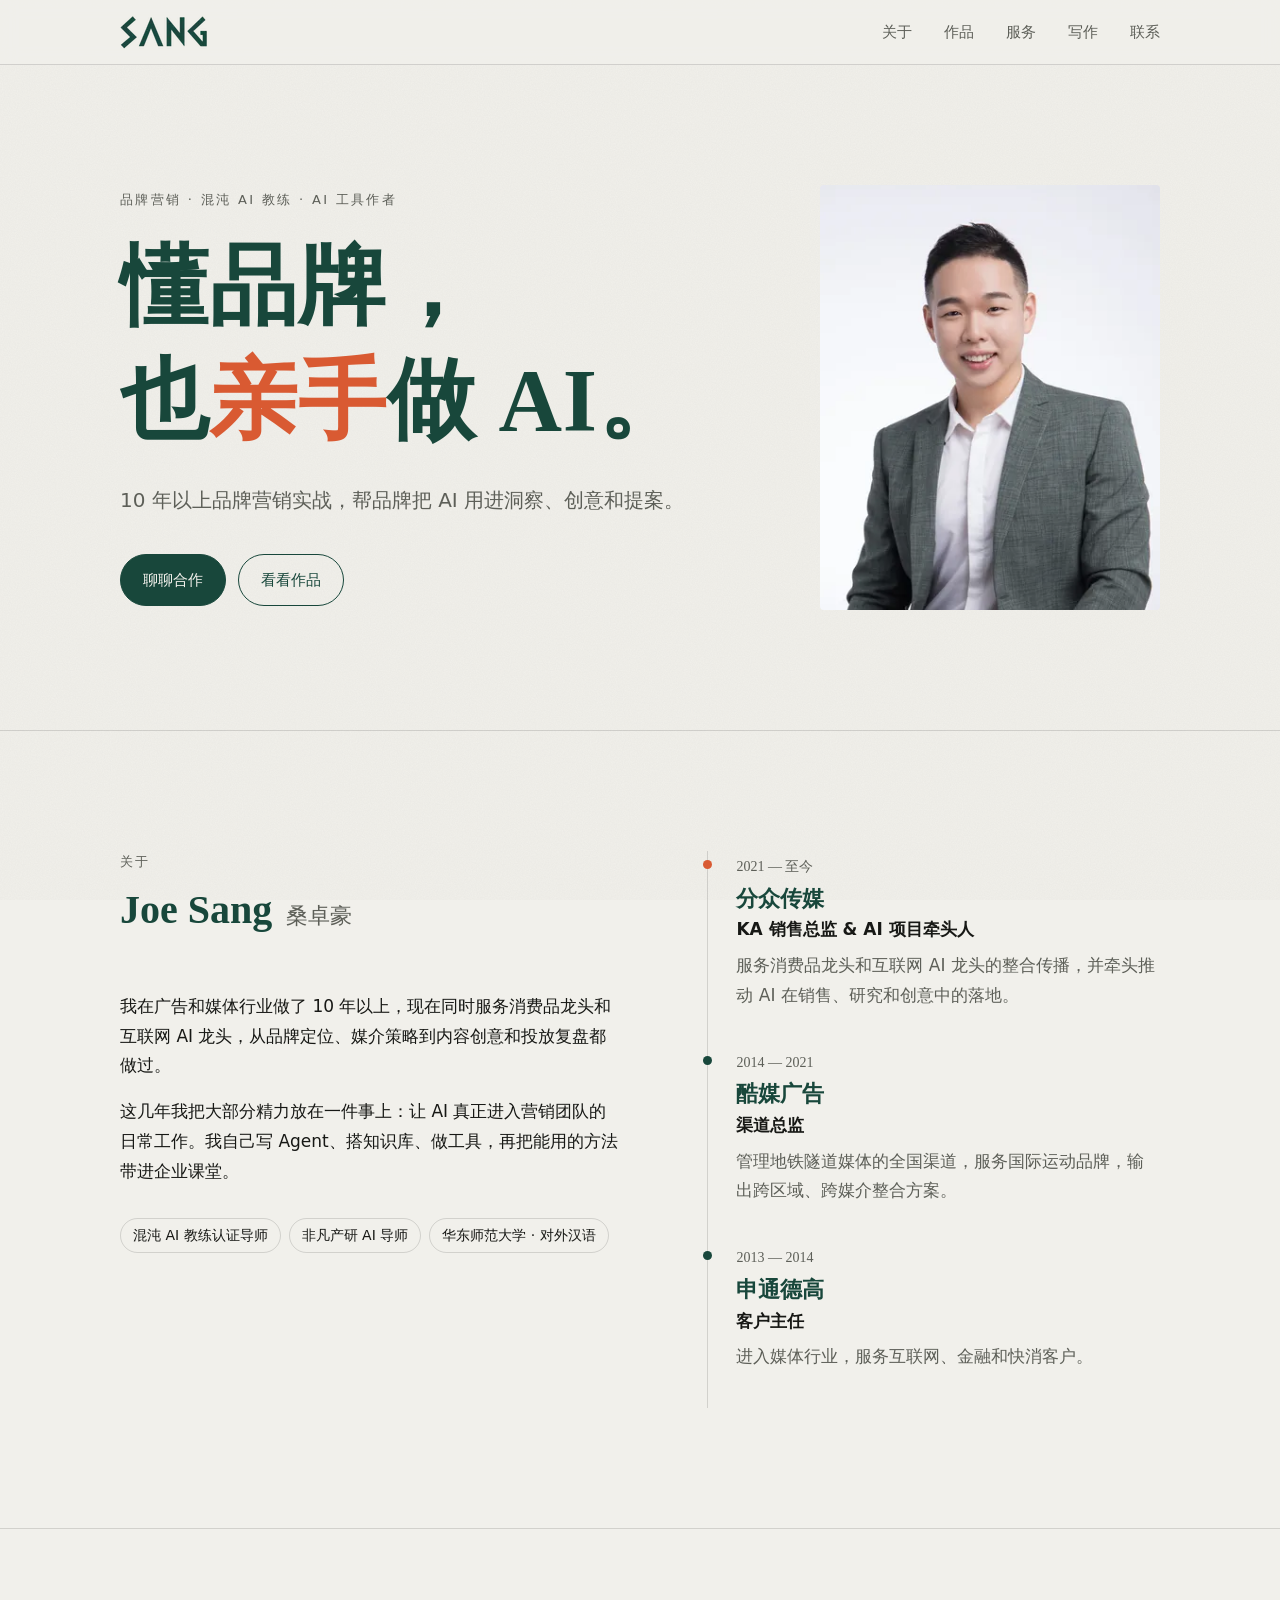
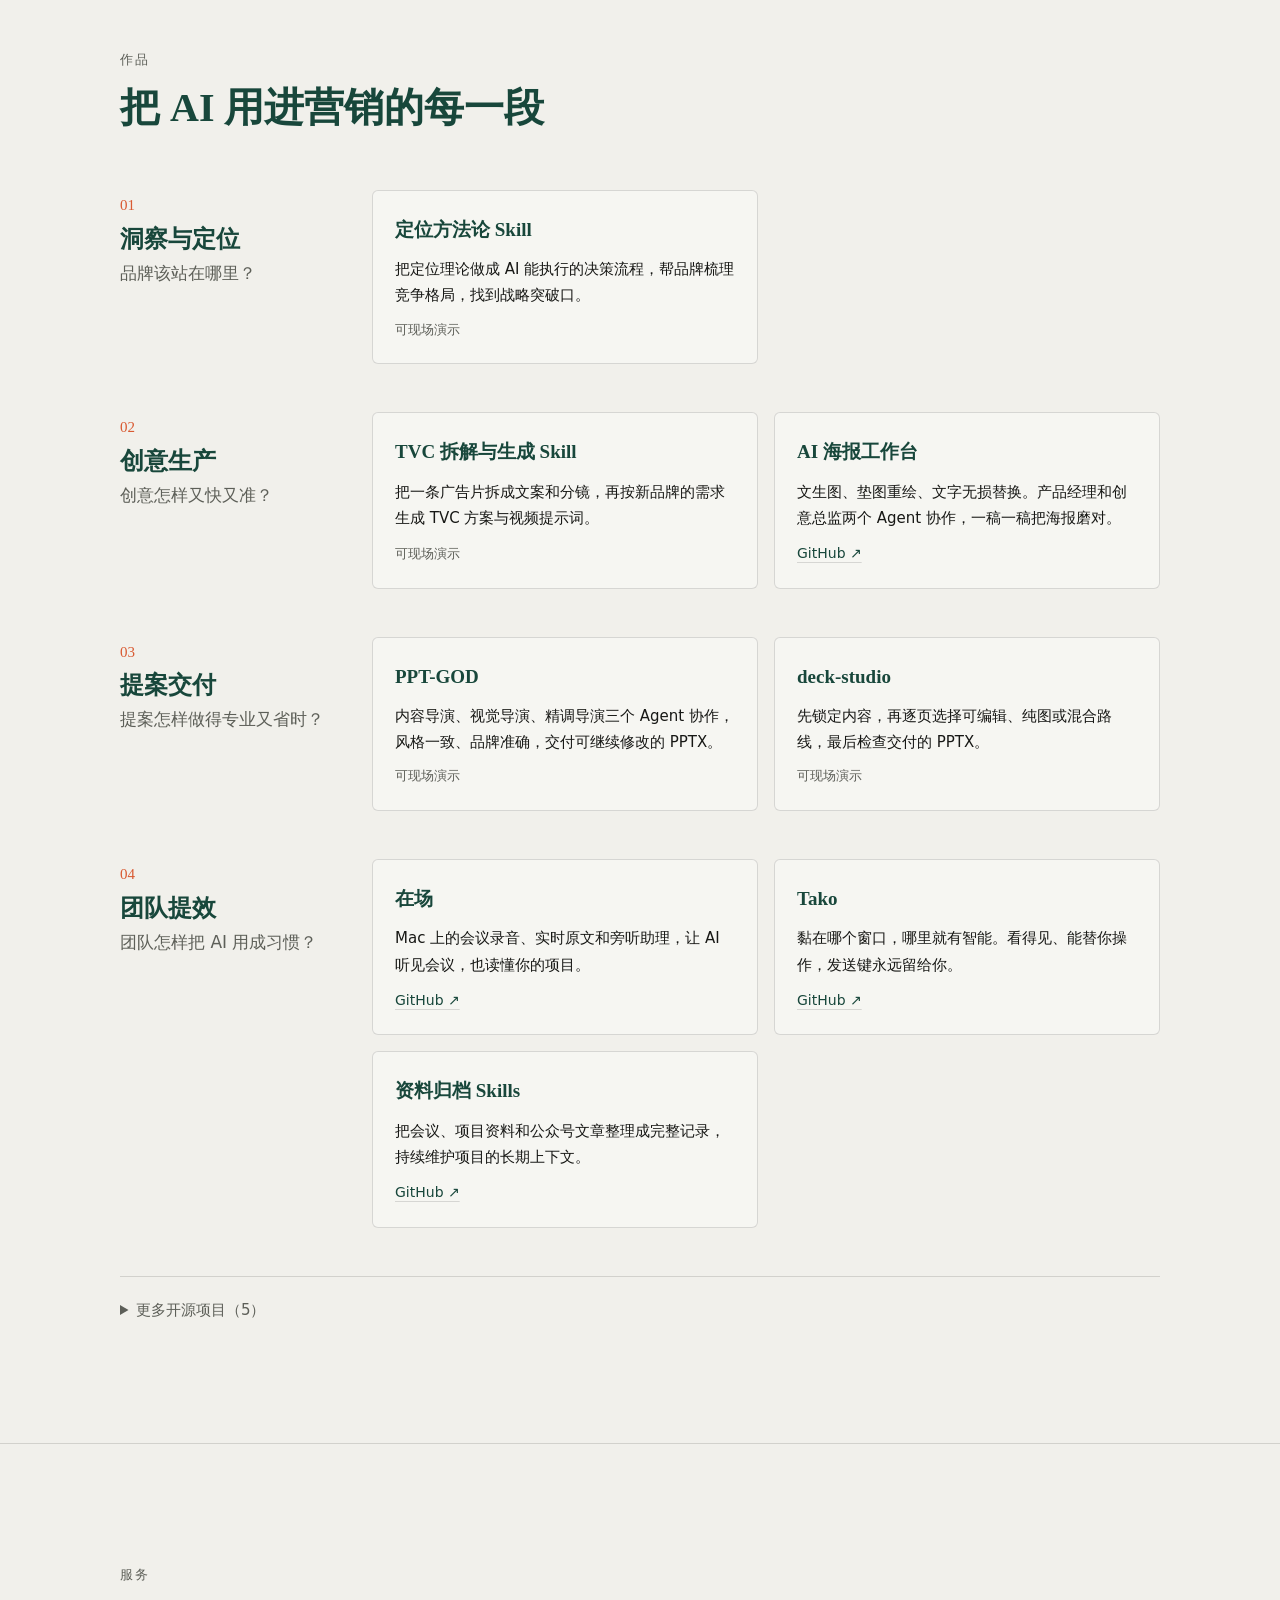
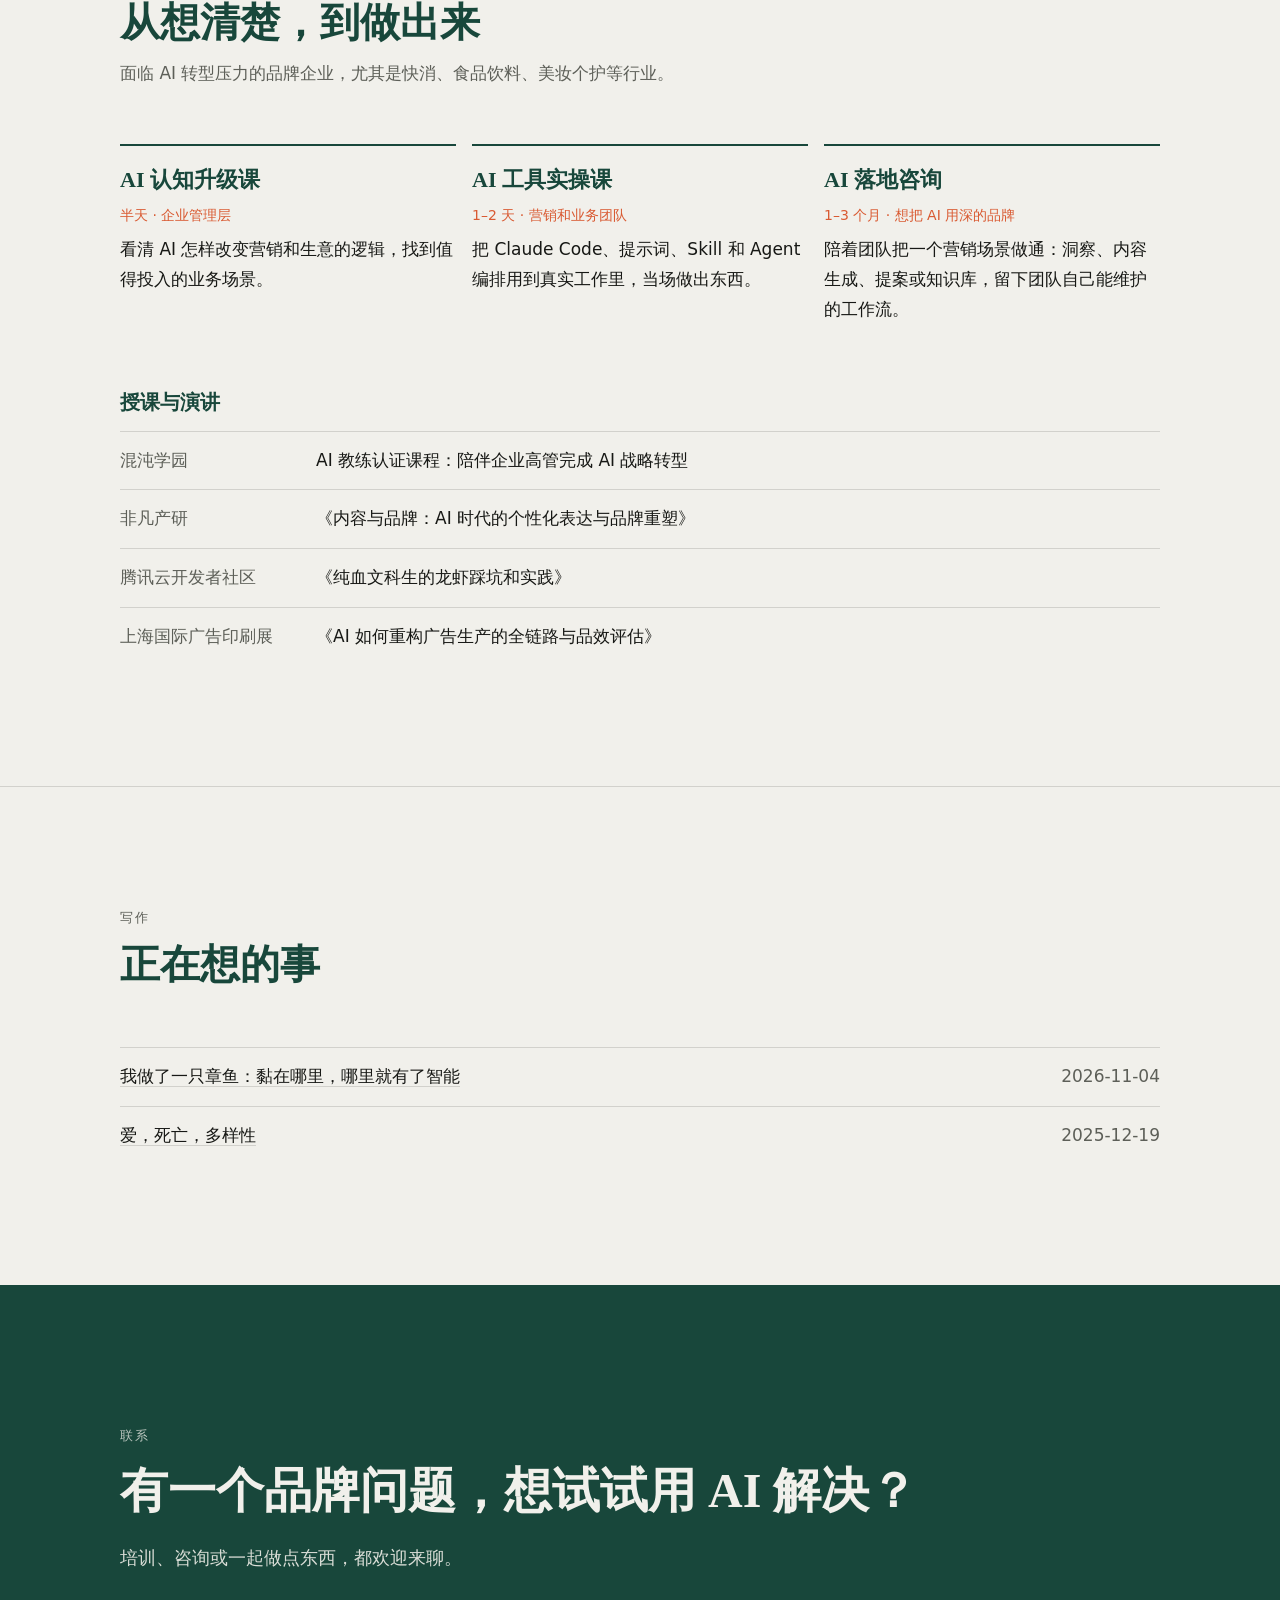
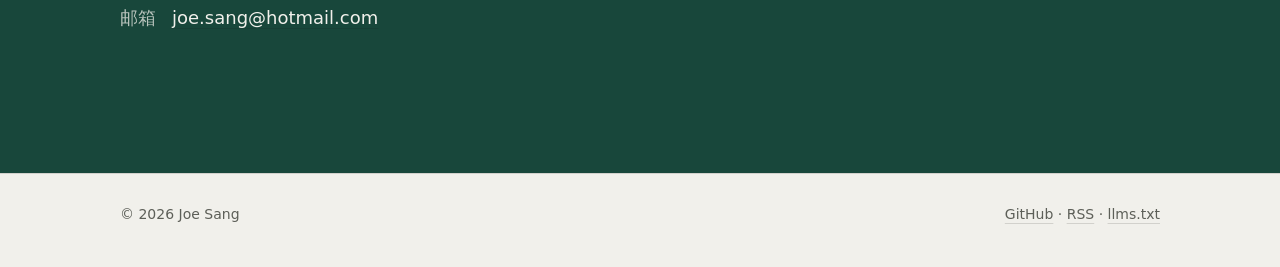
==== index.html @ bbfd16d0 "Deploy 2026-11-04 20:50" ====
<!DOCTYPE html><html lang="zh-CN" data-astro-cid-hkbrpulz><head><meta charset="utf-8"><meta name="viewport" content="width=device-width, initial-scale=1"><title>Joe Sang · 品牌营销加 AI</title><meta name="description" content="懂品牌，也亲手做 AI。10 年以上品牌营销实战，帮品牌把 AI 用进洞察、创意和提案。"><link rel="canonical" href="https://joesang.me/"><link rel="icon" type="image/svg+xml" href="/favicon.svg"><link rel="alternate" type="application/rss+xml" title="Joe Sang 的写作" href="/rss.xml"><meta property="og:type" content="website"><meta property="og:title" content="Joe Sang · 品牌营销加 AI"><meta property="og:description" content="懂品牌，也亲手做 AI。10 年以上品牌营销实战，帮品牌把 AI 用进洞察、创意和提案。"><meta property="og:url" content="https://joesang.me/"><meta name="theme-color" content="#f1f0eb" media="(prefers-color-scheme: light)"><meta name="theme-color" content="#18473b" media="(prefers-color-scheme: dark)"><script type="application/ld+json">{"@context":"https://schema.org","@type":"Person","name":"Joe Sang","alternateName":["桑卓豪","阿桑"],"url":"https://joesang.me","description":"懂品牌，也亲手做 AI。10 年以上品牌营销实战，帮品牌把 AI 用进洞察、创意和提案。","jobTitle":"品牌营销 / 混沌 AI 教练 / AI 工具作者","address":{"@type":"PostalAddress","addressLocality":"上海","addressCountry":"CN"},"alumniOf":"华东师范大学","email":"joe.sang@hotmail.com","sameAs":["https://github.com/JoeSangAI"]}</script><link rel="stylesheet" href="/_astro/Base.DpF6yTDf.css"><link rel="stylesheet" href="/_astro/index.B0xNcD8f.css"></head><body data-astro-cid-hkbrpulz><header class="top" data-astro-cid-hkbrpulz><div class="wrap bar" data-astro-cid-hkbrpulz><a href="/" class="logo" aria-label="Joe Sang 首页" data-astro-cid-hkbrpulz><img src="/_astro/logo-green.yFWQ-FWr_88ktL.webp" srcset="/_astro/logo-green.yFWQ-FWr_88ktL.webp 1x, /_astro/logo-green.yFWQ-FWr_Z246QQq.webp 2x" alt="SANG" loading="eager" data-astro-cid-hkbrpulz="true" decoding="async" width="88" height="33" class="logo-light"><img src="/_astro/logo-white.BiKAWpli_ZH6VNb.webp" srcset="/_astro/logo-white.BiKAWpli_ZH6VNb.webp 1x, /_astro/logo-white.BiKAWpli_2ojcUH.webp 2x" alt="SANG" loading="eager" data-astro-cid-hkbrpulz="true" decoding="async" width="88" height="33" class="logo-dark"></a><nav aria-label="主导航" data-astro-cid-hkbrpulz><a href="/#about" data-astro-cid-hkbrpulz>关于</a><a href="/#works" data-astro-cid-hkbrpulz>作品</a><a href="/#services" data-astro-cid-hkbrpulz>服务</a><a href="/writing/" data-astro-cid-hkbrpulz>写作</a><a href="/#contact" data-astro-cid-hkbrpulz>联系</a></nav></div></header><main data-astro-cid-hkbrpulz><section class="hero wrap" data-astro-cid-lcdefpme><div class="hero-text" data-astro-cid-lcdefpme><p class="eyebrow" data-astro-cid-lcdefpme>品牌营销 · 混沌 AI 教练 · AI 工具作者</p><h1 data-astro-cid-lcdefpme>懂品牌，<br data-astro-cid-lcdefpme>也<span class="accent" data-astro-cid-lcdefpme>亲手</span>做 AI。</h1><p class="sub" data-astro-cid-lcdefpme>10 年以上品牌营销实战，帮品牌把 AI 用进洞察、创意和提案。</p><div class="actions" data-astro-cid-lcdefpme><a class="btn primary" href="#contact" data-astro-cid-lcdefpme>聊聊合作</a><a class="btn" href="#works" data-astro-cid-lcdefpme>看看作品</a></div></div><figure class="portrait" data-astro-cid-lcdefpme><img src="/_astro/portrait.DXHfUsVn_Zqmm93.webp" srcset="/_astro/portrait.DXHfUsVn_tC24p.webp 360w, /_astro/portrait.DXHfUsVn_26LaIC.webp 720w" alt="Joe Sang 的半身照" sizes="(max-width: 760px) 60vw, 360px" loading="eager" data-astro-cid-lcdefpme="true" decoding="async" width="1743" height="2449"></figure></section><section id="about" class="section" data-astro-cid-lcdefpme><div class="wrap about" data-astro-cid-lcdefpme><div data-astro-cid-lcdefpme><div class="section-head" data-astro-cid-lcdefpme><p class="eyebrow" data-astro-cid-lcdefpme>关于</p><h2 data-astro-cid-lcdefpme>Joe Sang<span class="name-zh" data-astro-cid-lcdefpme>桑卓豪</span></h2></div><div class="bio" data-astro-cid-lcdefpme><p data-astro-cid-lcdefpme>我在广告和媒体行业做了 10 年以上，现在同时服务消费品龙头和互联网 AI 龙头，从品牌定位、媒介策略到内容创意和投放复盘都做过。</p><p data-astro-cid-lcdefpme>这几年我把大部分精力放在一件事上：让 AI 真正进入营销团队的日常工作。我自己写 Agent、搭知识库、做工具，再把能用的方法带进企业课堂。</p></div><ul class="creds" data-astro-cid-lcdefpme><li data-astro-cid-lcdefpme>混沌 AI 教练认证导师</li><li data-astro-cid-lcdefpme>非凡产研 AI 导师</li><li data-astro-cid-lcdefpme>华东师范大学 · 对外汉语</li></ul></div><ol class="timeline" aria-label="履历" data-astro-cid-lcdefpme><li data-astro-cid-lcdefpme><span class="period" data-astro-cid-lcdefpme>2021 — 至今</span><h3 data-astro-cid-lcdefpme>分众传媒</h3><p class="role" data-astro-cid-lcdefpme>KA 销售总监 &amp; AI 项目牵头人</p><p class="muted" data-astro-cid-lcdefpme>服务消费品龙头和互联网 AI 龙头的整合传播，并牵头推动 AI 在销售、研究和创意中的落地。</p></li><li data-astro-cid-lcdefpme><span class="period" data-astro-cid-lcdefpme>2014 — 2021</span><h3 data-astro-cid-lcdefpme>酷媒广告</h3><p class="role" data-astro-cid-lcdefpme>渠道总监</p><p class="muted" data-astro-cid-lcdefpme>管理地铁隧道媒体的全国渠道，服务国际运动品牌，输出跨区域、跨媒介整合方案。</p></li><li data-astro-cid-lcdefpme><span class="period" data-astro-cid-lcdefpme>2013 — 2014</span><h3 data-astro-cid-lcdefpme>申通德高</h3><p class="role" data-astro-cid-lcdefpme>客户主任</p><p class="muted" data-astro-cid-lcdefpme>进入媒体行业，服务互联网、金融和快消客户。</p></li></ol></div></section><section id="works" class="section" data-astro-cid-lcdefpme><div class="wrap" data-astro-cid-lcdefpme><div class="section-head" data-astro-cid-lcdefpme><p class="eyebrow" data-astro-cid-lcdefpme>作品</p><h2 data-astro-cid-lcdefpme>把 AI 用进营销的每一段</h2></div><div class="stages" data-astro-cid-lcdefpme><div class="stage" data-astro-cid-lcdefpme><div class="stage-head" data-astro-cid-lcdefpme><span class="num" data-astro-cid-lcdefpme>01</span><h3 data-astro-cid-lcdefpme>洞察与定位</h3><p class="muted" data-astro-cid-lcdefpme>品牌该站在哪里？</p></div><div class="cards" data-astro-cid-lcdefpme><article class="card" data-astro-cid-lcdefpme><h4 data-astro-cid-lcdefpme>定位方法论 Skill</h4><p data-astro-cid-lcdefpme>把定位理论做成 AI 能执行的决策流程，帮品牌梳理竞争格局，找到战略突破口。</p><span class="tag" data-astro-cid-lcdefpme>可现场演示</span></article></div></div><div class="stage" data-astro-cid-lcdefpme><div class="stage-head" data-astro-cid-lcdefpme><span class="num" data-astro-cid-lcdefpme>02</span><h3 data-astro-cid-lcdefpme>创意生产</h3><p class="muted" data-astro-cid-lcdefpme>创意怎样又快又准？</p></div><div class="cards" data-astro-cid-lcdefpme><article class="card" data-astro-cid-lcdefpme><h4 data-astro-cid-lcdefpme>TVC 拆解与生成 Skill</h4><p data-astro-cid-lcdefpme>把一条广告片拆成文案和分镜，再按新品牌的需求生成 TVC 方案与视频提示词。</p><span class="tag" data-astro-cid-lcdefpme>可现场演示</span></article><article class="card" data-astro-cid-lcdefpme><h4 data-astro-cid-lcdefpme>AI 海报工作台</h4><p data-astro-cid-lcdefpme>文生图、垫图重绘、文字无损替换。产品经理和创意总监两个 Agent 协作，一稿一稿把海报磨对。</p><a href="https://github.com/JoeSangAI/nano-banana-pic" class="link" data-astro-cid-lcdefpme>GitHub ↗</a></article></div></div><div class="stage" data-astro-cid-lcdefpme><div class="stage-head" data-astro-cid-lcdefpme><span class="num" data-astro-cid-lcdefpme>03</span><h3 data-astro-cid-lcdefpme>提案交付</h3><p class="muted" data-astro-cid-lcdefpme>提案怎样做得专业又省时？</p></div><div class="cards" data-astro-cid-lcdefpme><article class="card" data-astro-cid-lcdefpme><h4 data-astro-cid-lcdefpme>PPT-GOD</h4><p data-astro-cid-lcdefpme>内容导演、视觉导演、精调导演三个 Agent 协作，风格一致、品牌准确，交付可继续修改的 PPTX。</p><span class="tag" data-astro-cid-lcdefpme>可现场演示</span></article><article class="card" data-astro-cid-lcdefpme><h4 data-astro-cid-lcdefpme>deck-studio</h4><p data-astro-cid-lcdefpme>先锁定内容，再逐页选择可编辑、纯图或混合路线，最后检查交付的 PPTX。</p><span class="tag" data-astro-cid-lcdefpme>可现场演示</span></article></div></div><div class="stage" data-astro-cid-lcdefpme><div class="stage-head" data-astro-cid-lcdefpme><span class="num" data-astro-cid-lcdefpme>04</span><h3 data-astro-cid-lcdefpme>团队提效</h3><p class="muted" data-astro-cid-lcdefpme>团队怎样把 AI 用成习惯？</p></div><div class="cards" data-astro-cid-lcdefpme><article class="card" data-astro-cid-lcdefpme><h4 data-astro-cid-lcdefpme>在场</h4><p data-astro-cid-lcdefpme>Mac 上的会议录音、实时原文和旁听助理，让 AI 听见会议，也读懂你的项目。</p><a href="https://github.com/JoeSangAI/zaichang" class="link" data-astro-cid-lcdefpme>GitHub ↗</a></article><article class="card" data-astro-cid-lcdefpme><h4 data-astro-cid-lcdefpme>Tako</h4><p data-astro-cid-lcdefpme>黏在哪个窗口，哪里就有智能。看得见、能替你操作，发送键永远留给你。</p><a href="https://github.com/JoeSangAI/Tako" class="link" data-astro-cid-lcdefpme>GitHub ↗</a></article><article class="card" data-astro-cid-lcdefpme><h4 data-astro-cid-lcdefpme>资料归档 Skills</h4><p data-astro-cid-lcdefpme>把会议、项目资料和公众号文章整理成完整记录，持续维护项目的长期上下文。</p><a href="https://github.com/JoeSangAI/archive-project-meetings-general" class="link" data-astro-cid-lcdefpme>GitHub ↗</a></article></div></div></div><details class="more" data-astro-cid-lcdefpme><summary data-astro-cid-lcdefpme>更多开源项目（5）</summary><ul data-astro-cid-lcdefpme><li data-astro-cid-lcdefpme><a href="https://github.com/JoeSangAI/joesang.me" data-astro-cid-lcdefpme>joesang.me</a><span class="muted" data-astro-cid-lcdefpme>Joe Sang 的个人网站 · 懂品牌，也亲手做 AI</span></li><li data-astro-cid-lcdefpme><a href="https://github.com/JoeSangAI/archive-wechat-content" data-astro-cid-lcdefpme>archive-wechat-content</a><span class="muted" data-astro-cid-lcdefpme>Codex Skill：归档微信公众号文章与视频号内容，保存正文、媒体、元信息和逐字稿</span></li><li data-astro-cid-lcdefpme><a href="https://github.com/JoeSangAI/fudada-codex-pet" data-astro-cid-lcdefpme>fudada-codex-pet</a><span class="muted" data-astro-cid-lcdefpme>福哒哒：适配 Codex V2 的快乐柯基动画宠物，包含 16 个环视方向。</span></li><li data-astro-cid-lcdefpme><a href="https://github.com/JoeSangAI/nano-banana-ppt" data-astro-cid-lcdefpme>nano-banana-ppt</a><span class="muted" data-astro-cid-lcdefpme></span></li><li data-astro-cid-lcdefpme><a href="https://github.com/JoeSangAI/investsage" data-astro-cid-lcdefpme>investsage</a><span class="muted" data-astro-cid-lcdefpme>AI 投资分析助手 &amp; 投资播客 - 融合巴菲特、芒格、索罗斯等大师智慧</span></li></ul></details></div></section><section id="services" class="section" data-astro-cid-lcdefpme><div class="wrap" data-astro-cid-lcdefpme><div class="section-head" data-astro-cid-lcdefpme><p class="eyebrow" data-astro-cid-lcdefpme>服务</p><h2 data-astro-cid-lcdefpme>从想清楚，到做出来</h2><p class="muted" data-astro-cid-lcdefpme>面临 AI 转型压力的品牌企业，尤其是快消、食品饮料、美妆个护等行业。</p></div><div class="services" data-astro-cid-lcdefpme><article class="service" data-astro-cid-lcdefpme><h3 data-astro-cid-lcdefpme>AI 认知升级课</h3><p class="meta" data-astro-cid-lcdefpme>半天 · 企业管理层</p><p data-astro-cid-lcdefpme>看清 AI 怎样改变营销和生意的逻辑，找到值得投入的业务场景。</p></article><article class="service" data-astro-cid-lcdefpme><h3 data-astro-cid-lcdefpme>AI 工具实操课</h3><p class="meta" data-astro-cid-lcdefpme>1–2 天 · 营销和业务团队</p><p data-astro-cid-lcdefpme>把 Claude Code、提示词、Skill 和 Agent 编排用到真实工作里，当场做出东西。</p></article><article class="service" data-astro-cid-lcdefpme><h3 data-astro-cid-lcdefpme>AI 落地咨询</h3><p class="meta" data-astro-cid-lcdefpme>1–3 个月 · 想把 AI 用深的品牌</p><p data-astro-cid-lcdefpme>陪着团队把一个营销场景做通：洞察、内容生成、提案或知识库，留下团队自己能维护的工作流。</p></article></div><div class="talks" data-astro-cid-lcdefpme><h3 data-astro-cid-lcdefpme>授课与演讲</h3><ul data-astro-cid-lcdefpme><li data-astro-cid-lcdefpme><span class="host" data-astro-cid-lcdefpme>混沌学园</span><span data-astro-cid-lcdefpme>AI 教练认证课程：陪伴企业高管完成 AI 战略转型</span></li><li data-astro-cid-lcdefpme><span class="host" data-astro-cid-lcdefpme>非凡产研</span><span data-astro-cid-lcdefpme>《内容与品牌：AI 时代的个性化表达与品牌重塑》</span></li><li data-astro-cid-lcdefpme><span class="host" data-astro-cid-lcdefpme>腾讯云开发者社区</span><span data-astro-cid-lcdefpme>《纯血文科生的龙虾踩坑和实践》</span></li><li data-astro-cid-lcdefpme><span class="host" data-astro-cid-lcdefpme>上海国际广告印刷展</span><span data-astro-cid-lcdefpme>《AI 如何重构广告生产的全链路与品效评估》</span></li></ul></div></div></section><section id="writing" class="section" data-astro-cid-lcdefpme><div class="wrap" data-astro-cid-lcdefpme><div class="section-head" data-astro-cid-lcdefpme><p class="eyebrow" data-astro-cid-lcdefpme>写作</p><h2 data-astro-cid-lcdefpme>正在想的事</h2></div><ul class="posts" data-astro-cid-lcdefpme><li data-astro-cid-lcdefpme><a href="/writing/tako/" data-astro-cid-lcdefpme>我做了一只章鱼：黏在哪里，哪里就有了智能</a><time class="muted" datetime="2026-11-04T00:00:00.000Z" data-astro-cid-lcdefpme>2026-11-04</time></li><li data-astro-cid-lcdefpme><a href="/writing/love-death-diversity/" data-astro-cid-lcdefpme>爱，死亡，多样性</a><time class="muted" datetime="2025-12-19T00:00:00.000Z" data-astro-cid-lcdefpme>2025-12-19</time></li></ul></div></section><section id="contact" class="contact" data-astro-cid-lcdefpme><div class="wrap" data-astro-cid-lcdefpme><p class="eyebrow" data-astro-cid-lcdefpme>联系</p><h2 data-astro-cid-lcdefpme>有一个品牌问题，想试试用 AI 解决？</h2><p class="lead" data-astro-cid-lcdefpme>培训、咨询或一起做点东西，都欢迎来聊。</p><ul class="contact-list" data-astro-cid-lcdefpme><li data-astro-cid-lcdefpme><span data-astro-cid-lcdefpme>邮箱</span><a href="mailto:joe.sang@hotmail.com" data-astro-cid-lcdefpme>joe.sang@hotmail.com</a></li></ul></div></section></main><footer class="foot" data-astro-cid-hkbrpulz><div class="wrap foot-row" data-astro-cid-hkbrpulz><span data-astro-cid-hkbrpulz>© 2026 Joe Sang</span><span data-astro-cid-hkbrpulz><a href="https://github.com/JoeSangAI" data-astro-cid-hkbrpulz>GitHub</a> · <a href="/rss.xml" data-astro-cid-hkbrpulz>RSS</a> · <a href="/llms.txt" data-astro-cid-hkbrpulz>llms.txt</a></span></div></footer></body></html>
---- _astro/Base.DpF6yTDf.css ----
:root{--stone:#f1f0eb;--ink-green:#18473b;--ink:#171815;--cinnabar:#d95a32;--bg:var(--stone);--text:var(--ink);--muted:#5d5f58;--heading:var(--ink-green);--accent:var(--cinnabar);--line:#17181524;--card:#ffffff61;--grain-opacity:.07;--serif:"Noto Serif SC", "Source Han Serif SC", "Songti SC", "STSong", serif;--sans:"PingFang SC", "Noto Sans SC", "Source Han Sans SC", "Hiragino Sans GB", "Microsoft YaHei", system-ui, sans-serif;--latin-serif:"Iowan Old Style", "Palatino", "Georgia", serif;--max:1120px;--gutter:clamp(16px, 4vw, 40px);color-scheme:light}@media (prefers-color-scheme:dark){:root:not([data-theme=light]){--bg:#18473b;--text:#f1f0eb;--muted:#b9c4bd;--heading:#f1f0eb;--accent:#f0805a;--line:#f1f0eb2e;--card:#0000001f;--grain-opacity:.09;color-scheme:dark}}*{box-sizing:border-box}html{scroll-behavior:smooth;-webkit-text-size-adjust:100%}body{background-color:var(--bg);color:var(--text);font-family:var(--sans);-webkit-font-smoothing:antialiased;margin:0;font-size:17px;line-height:1.75}body:before{content:"";pointer-events:none;z-index:-1;opacity:var(--grain-opacity);background-image:url("data:image/svg+xml,%3Csvg xmlns='http://www.w3.org/2000/svg' width='240' height='240'%3E%3Cfilter id='n'%3E%3CfeTurbulence type='fractalNoise' baseFrequency='0.85' numOctaves='3' stitchTiles='stitch'/%3E%3CfeColorMatrix values='0 0 0 0 0.35 0 0 0 0 0.33 0 0 0 0 0.3 0 0 0 1 0'/%3E%3C/filter%3E%3Crect width='100%25' height='100%25' filter='url(%23n)'/%3E%3C/svg%3E");position:fixed;inset:0}h1,h2,h3{font-family:var(--serif);color:var(--heading);text-wrap:balance;margin:0;font-weight:700;line-height:1.3}p{margin:0}a{color:inherit;text-decoration-color:var(--line);text-underline-offset:4px}a:hover{text-decoration-color:currentColor}img{max-width:100%;height:auto;display:block}.wrap{max-width:var(--max);padding:0 var(--gutter);margin:0 auto}.section{border-top:1px solid var(--line);padding:clamp(64px,10vw,120px) 0}.section-head{gap:10px;margin-bottom:clamp(32px,5vw,56px);display:grid}.eyebrow{letter-spacing:.18em;color:var(--muted);font-size:13px}.section-head h2{font-size:clamp(28px,4vw,40px)}.muted{color:var(--muted)}.accent{color:var(--accent)}.btn{border:1px solid var(--heading);color:var(--heading);border-radius:999px;align-items:center;gap:8px;padding:12px 22px;font-size:15px;text-decoration:none;transition:background .2s,color .2s;display:inline-flex}.btn.primary,.btn:hover{background:var(--heading);color:var(--bg)}.btn:focus-visible,a:focus-visible{outline:2px solid var(--accent);outline-offset:3px}.prose{max-width:680px}.prose h2{margin:48px 0 16px;font-size:26px}.prose h3{margin:32px 0 12px;font-size:21px}.prose p,.prose ul,.prose ol,.prose blockquote{margin:0 0 20px}.prose blockquote{border-left:3px solid var(--accent);color:var(--muted);padding-left:16px}.prose code{background:var(--card);border-radius:4px;padding:2px 6px;font-size:.9em}.prose pre{background:var(--card);border-radius:8px;padding:16px;overflow-x:auto}.prose figure{margin:32px 0 36px}.prose figure img,.prose figure video{border:1px solid var(--line);background:var(--card);border-radius:10px;width:100%;height:auto;display:block}.prose figure a{display:block}.prose figure.plate img{mix-blend-mode:multiply;background:0 0;border:0;border-radius:0}.prose figure.plate.narrow{max-width:460px;margin-left:auto;margin-right:auto}@media (prefers-color-scheme:dark){:root:not([data-theme=light]) .prose figure.plate img{mix-blend-mode:normal}}.prose figcaption{color:var(--muted);margin-top:10px;font-size:14px;line-height:1.6}.top[data-astro-cid-hkbrpulz]{z-index:10;background:color-mix(in srgb, var(--bg) 88%, transparent);backdrop-filter:blur(8px);border-bottom:1px solid var(--line);position:sticky;top:0}.bar[data-astro-cid-hkbrpulz]{justify-content:space-between;align-items:center;gap:16px;height:64px;display:flex}.logo[data-astro-cid-hkbrpulz]{flex-shrink:0;display:block}.logo-dark[data-astro-cid-hkbrpulz]{display:none}@media (prefers-color-scheme:dark){.logo-light[data-astro-cid-hkbrpulz]{display:none}.logo-dark[data-astro-cid-hkbrpulz]{display:block}}nav[data-astro-cid-hkbrpulz]{gap:clamp(14px,3vw,32px);font-size:15px;display:flex}nav[data-astro-cid-hkbrpulz] a[data-astro-cid-hkbrpulz]{color:var(--muted);text-decoration:none}nav[data-astro-cid-hkbrpulz] a[data-astro-cid-hkbrpulz]:hover{color:var(--heading)}@media (width<=520px){.logo[data-astro-cid-hkbrpulz] img{width:64px}nav[data-astro-cid-hkbrpulz]{gap:12px;font-size:14px}}.foot[data-astro-cid-hkbrpulz]{border-top:1px solid var(--line);color:var(--muted);padding:28px 0 40px;font-size:14px}.foot-row[data-astro-cid-hkbrpulz]{flex-wrap:wrap;justify-content:space-between;gap:8px;display:flex}
---- _astro/index.B0xNcD8f.css ----
.hero[data-astro-cid-lcdefpme]{grid-template-columns:1fr auto;align-items:center;gap:clamp(32px,6vw,80px);padding-top:clamp(56px,10vw,120px);padding-bottom:clamp(64px,10vw,120px);display:grid}.hero[data-astro-cid-lcdefpme] h1[data-astro-cid-lcdefpme]{letter-spacing:.01em;margin:18px 0 24px;font-size:clamp(44px,7.5vw,88px)}.sub[data-astro-cid-lcdefpme]{color:var(--muted);max-width:30em;font-size:clamp(17px,2vw,20px)}.actions[data-astro-cid-lcdefpme]{flex-wrap:wrap;gap:12px;margin-top:36px;display:flex}.portrait[data-astro-cid-lcdefpme]{width:clamp(220px,28vw,340px);margin:0}.portrait[data-astro-cid-lcdefpme] img{aspect-ratio:4/5;object-fit:cover;object-position:50% 20%;filter:saturate(.9);border-radius:4px;width:100%}@media (width<=760px){.hero[data-astro-cid-lcdefpme]{grid-template-columns:1fr}.portrait[data-astro-cid-lcdefpme]{order:-1;width:160px}}.about[data-astro-cid-lcdefpme]{grid-template-columns:1.1fr 1fr;gap:clamp(40px,7vw,96px);display:grid}.name-zh[data-astro-cid-lcdefpme]{color:var(--muted);margin-left:14px;font-size:.55em;font-weight:500}.bio[data-astro-cid-lcdefpme]{gap:16px;display:grid}.creds[data-astro-cid-lcdefpme]{flex-wrap:wrap;gap:8px;margin:32px 0 0;padding:0;list-style:none;display:flex}.creds[data-astro-cid-lcdefpme] li[data-astro-cid-lcdefpme]{border:1px solid var(--line);border-radius:999px;padding:4px 12px;font-size:14px}.timeline[data-astro-cid-lcdefpme]{border-left:1px solid var(--line);margin:0;padding:0;list-style:none}.timeline[data-astro-cid-lcdefpme] li[data-astro-cid-lcdefpme]{padding:0 0 36px 28px;position:relative}.timeline[data-astro-cid-lcdefpme] li[data-astro-cid-lcdefpme]:before{content:"";background:var(--heading);border-radius:50%;width:9px;height:9px;position:absolute;top:9px;left:-5px}.timeline[data-astro-cid-lcdefpme] li[data-astro-cid-lcdefpme]:first-child:before{background:var(--accent)}.period[data-astro-cid-lcdefpme]{font-family:var(--latin-serif);color:var(--muted);font-size:14px}.timeline[data-astro-cid-lcdefpme] h3[data-astro-cid-lcdefpme]{margin:4px 0 2px;font-size:22px}.role[data-astro-cid-lcdefpme]{margin-bottom:6px;font-weight:600}@media (width<=760px){.about[data-astro-cid-lcdefpme]{grid-template-columns:1fr}}.stages[data-astro-cid-lcdefpme]{gap:48px;display:grid}.stage[data-astro-cid-lcdefpme]{grid-template-columns:220px 1fr;gap:32px;display:grid}.stage-head[data-astro-cid-lcdefpme] .num[data-astro-cid-lcdefpme]{font-family:var(--latin-serif);color:var(--accent);font-size:15px}.stage-head[data-astro-cid-lcdefpme] h3[data-astro-cid-lcdefpme]{margin:4px 0;font-size:24px}.cards[data-astro-cid-lcdefpme]{grid-template-columns:repeat(auto-fill,minmax(260px,1fr));gap:16px;display:grid}.card[data-astro-cid-lcdefpme]{background:var(--card);border:1px solid var(--line);border-radius:6px;flex-direction:column;gap:10px;padding:22px;display:flex}.card[data-astro-cid-lcdefpme] h4[data-astro-cid-lcdefpme]{font-family:var(--serif);color:var(--heading);margin:0;font-size:19px}.card[data-astro-cid-lcdefpme] p[data-astro-cid-lcdefpme]{flex:1;font-size:15px}.link[data-astro-cid-lcdefpme]{color:var(--heading);font-size:14px}.tag[data-astro-cid-lcdefpme]{color:var(--muted);font-size:13px}@media (width<=760px){.stage[data-astro-cid-lcdefpme]{grid-template-columns:1fr;gap:16px}}.more[data-astro-cid-lcdefpme]{border-top:1px solid var(--line);margin-top:48px;padding-top:20px}.more[data-astro-cid-lcdefpme] summary[data-astro-cid-lcdefpme]{cursor:pointer;color:var(--muted);font-size:15px}.more[data-astro-cid-lcdefpme] ul[data-astro-cid-lcdefpme]{gap:10px;margin:16px 0 0;padding:0;list-style:none;display:grid}.more[data-astro-cid-lcdefpme] li[data-astro-cid-lcdefpme]{flex-wrap:wrap;gap:12px;font-size:15px;display:flex}.services[data-astro-cid-lcdefpme]{grid-template-columns:repeat(3,1fr);gap:16px;display:grid}.service[data-astro-cid-lcdefpme]{border-top:2px solid var(--heading);align-content:start;gap:8px;padding-top:20px;display:grid}.service[data-astro-cid-lcdefpme] h3[data-astro-cid-lcdefpme]{font-size:22px}.meta[data-astro-cid-lcdefpme]{color:var(--accent);font-size:14px}@media (width<=760px){.services[data-astro-cid-lcdefpme]{grid-template-columns:1fr;gap:32px}}.talks[data-astro-cid-lcdefpme]{margin-top:64px}.talks[data-astro-cid-lcdefpme] h3[data-astro-cid-lcdefpme]{margin-bottom:16px;font-size:20px}.talks[data-astro-cid-lcdefpme] ul[data-astro-cid-lcdefpme]{margin:0;padding:0;list-style:none}.talks[data-astro-cid-lcdefpme] li[data-astro-cid-lcdefpme]{border-top:1px solid var(--line);grid-template-columns:180px 1fr;gap:16px;padding:14px 0;display:grid}.host[data-astro-cid-lcdefpme]{color:var(--muted)}@media (width<=600px){.talks[data-astro-cid-lcdefpme] li[data-astro-cid-lcdefpme]{grid-template-columns:1fr;gap:2px}}.posts[data-astro-cid-lcdefpme]{margin:0;padding:0;list-style:none}.posts[data-astro-cid-lcdefpme] li[data-astro-cid-lcdefpme]{border-top:1px solid var(--line);justify-content:space-between;gap:16px;padding:14px 0;display:flex}.contact[data-astro-cid-lcdefpme]{color:#f1f0eb;background:#18473b;padding:clamp(72px,11vw,140px) 0}.contact[data-astro-cid-lcdefpme] h2[data-astro-cid-lcdefpme]{color:#f1f0eb;max-width:22em;margin:12px 0 20px;font-size:clamp(28px,4.5vw,48px)}.contact[data-astro-cid-lcdefpme] .eyebrow[data-astro-cid-lcdefpme]{color:#b9c4bd}.lead[data-astro-cid-lcdefpme]{color:#d9ddd6;margin-top:8px;font-size:18px}.contact-list[data-astro-cid-lcdefpme]{gap:10px;margin:28px 0 0;padding:0;font-size:18px;list-style:none;display:grid}.contact-list[data-astro-cid-lcdefpme] span[data-astro-cid-lcdefpme]{color:#b9c4bd;margin-right:16px}@media (prefers-color-scheme:dark){.contact[data-astro-cid-lcdefpme]{background:#0f3229}}
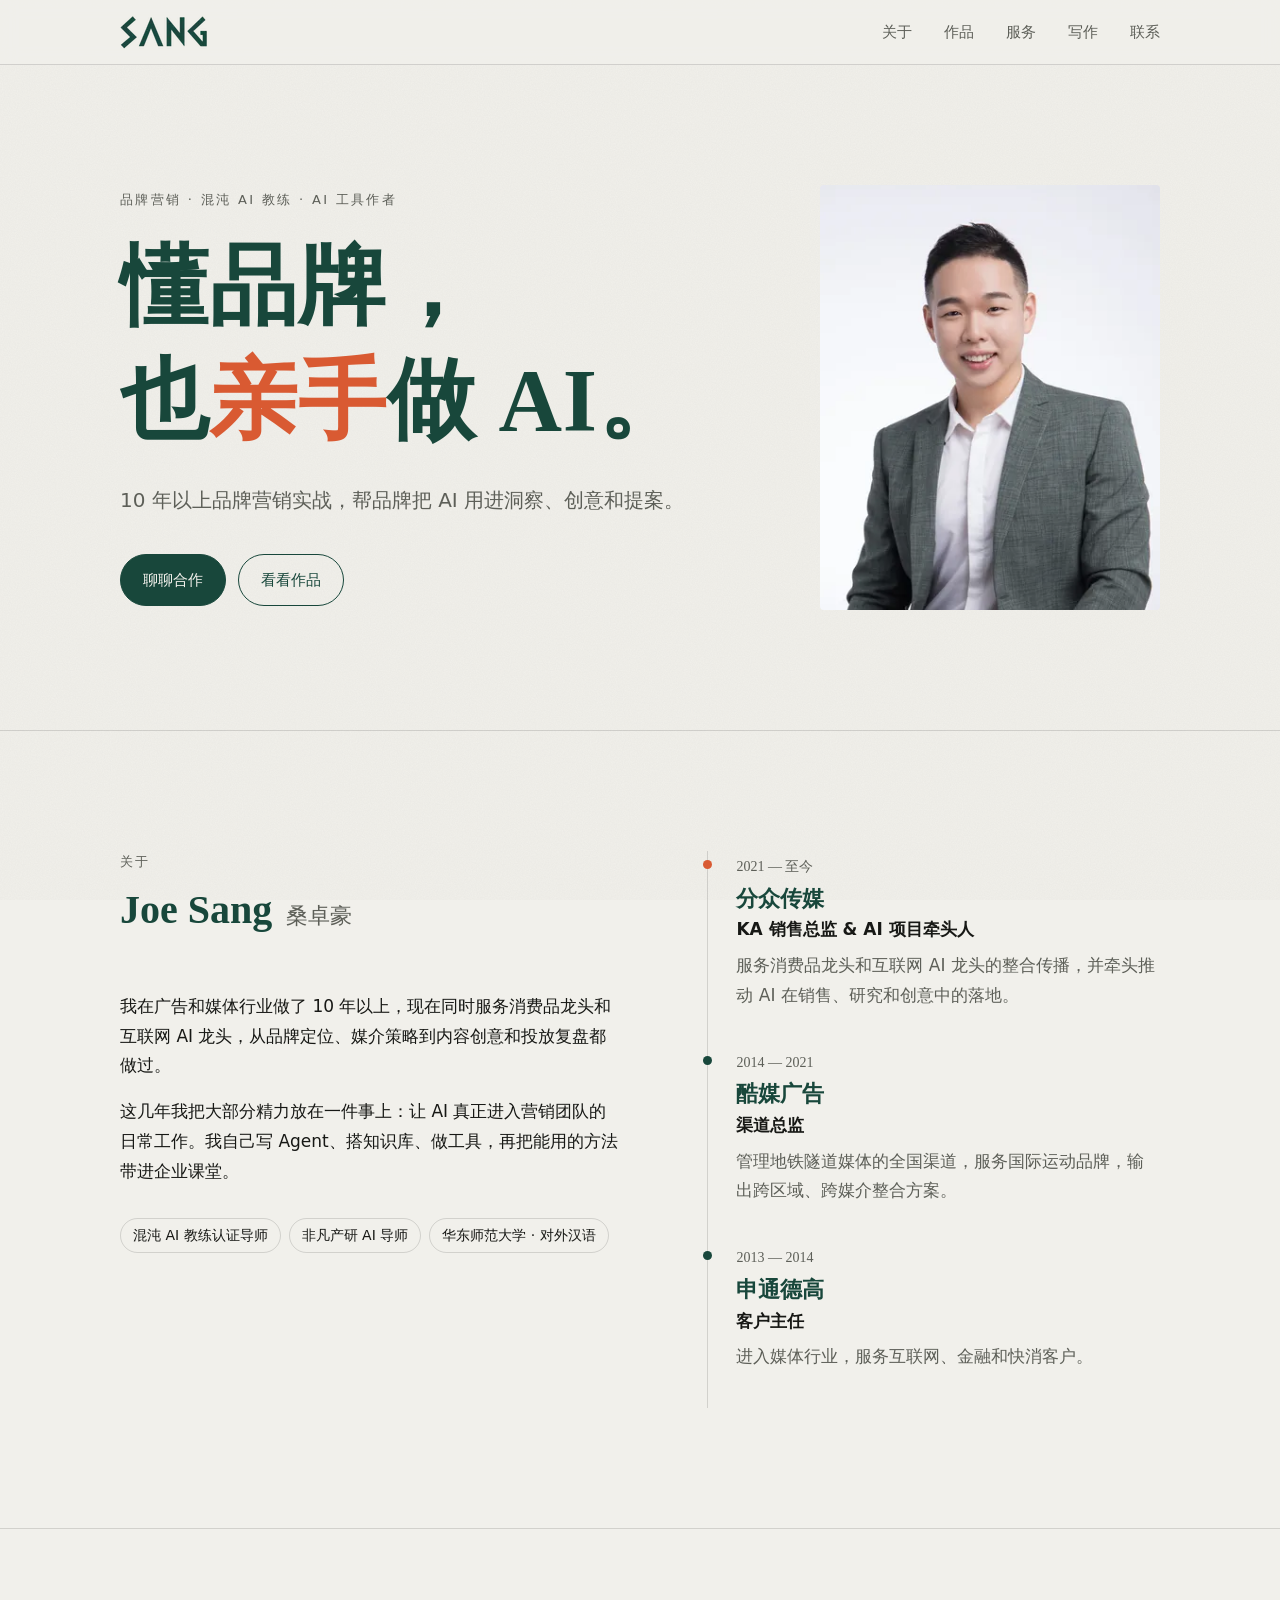
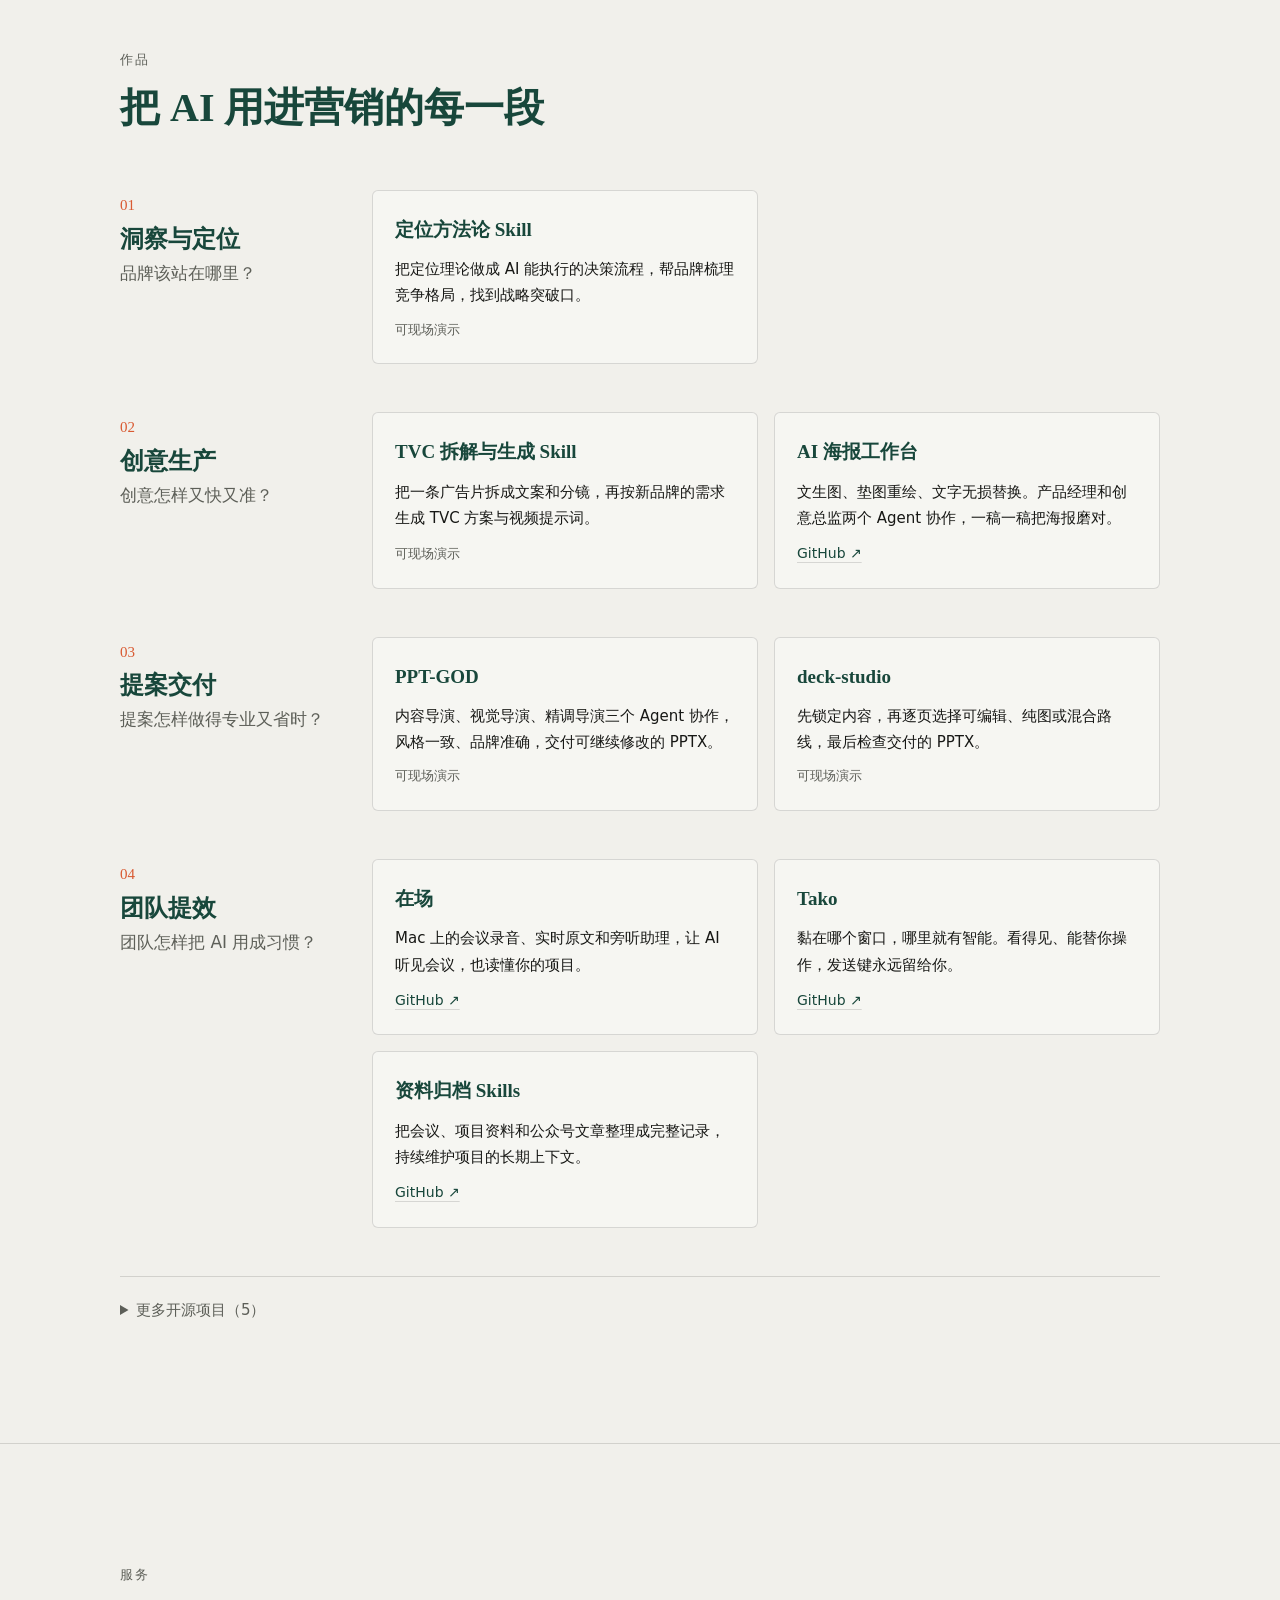
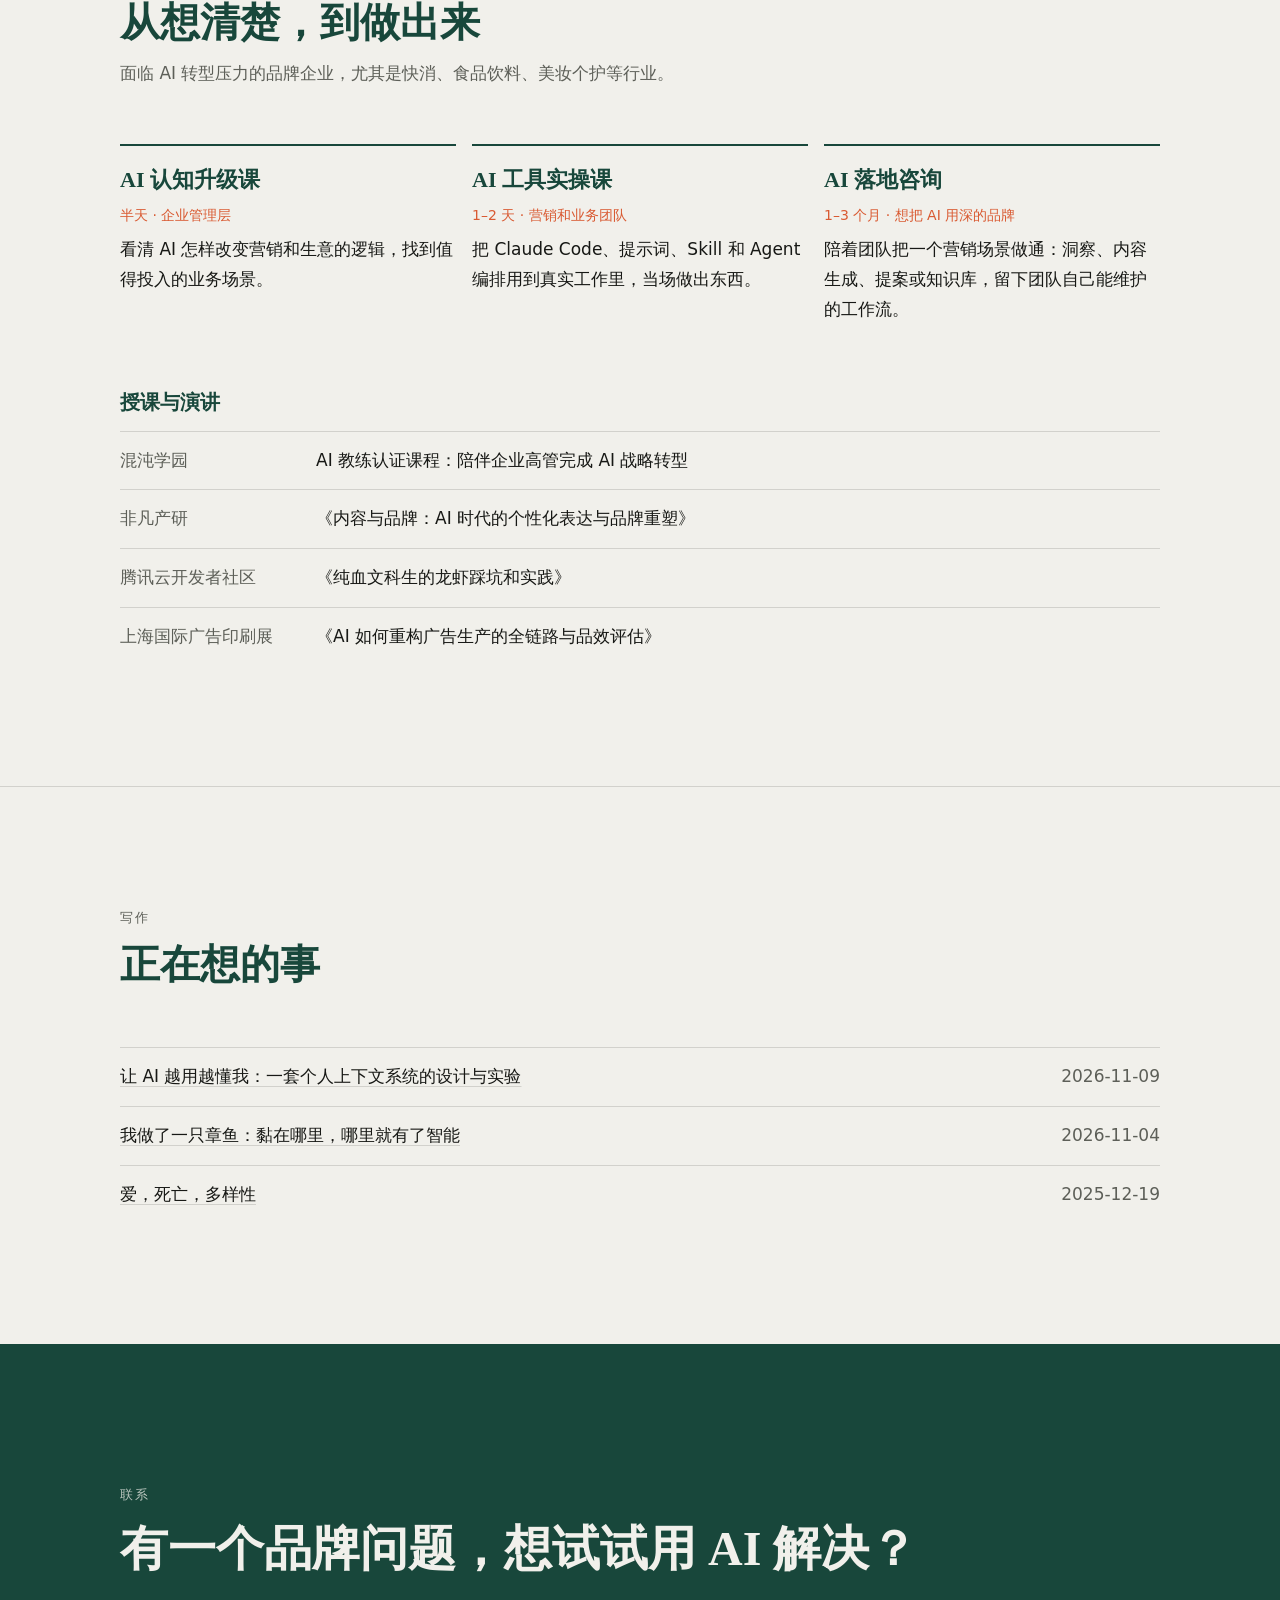
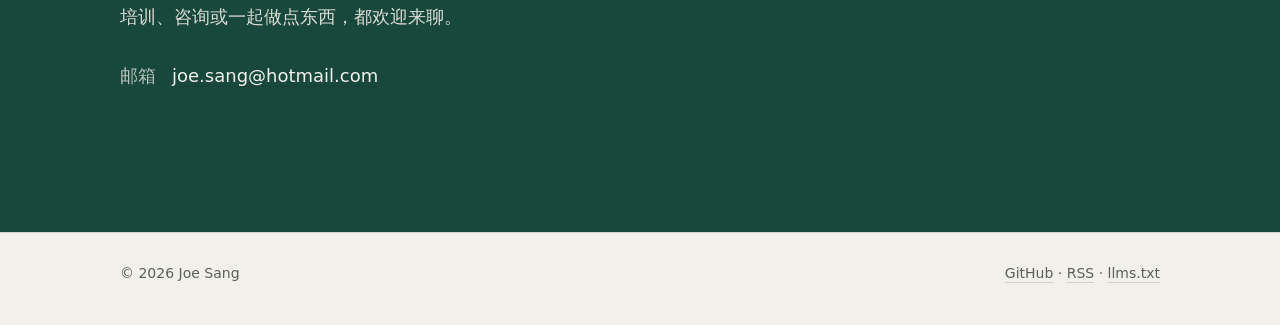
==== commit 7732f815: "Deploy 2026-11-10 00:29" ====
--- a/index.html
+++ b/index.html
@@ -1 +1 @@
-<!DOCTYPE html><html lang="zh-CN" data-astro-cid-hkbrpulz><head><meta charset="utf-8"><meta name="viewport" content="width=device-width, initial-scale=1"><title>Joe Sang · 品牌营销加 AI</title><meta name="description" content="懂品牌，也亲手做 AI。10 年以上品牌营销实战，帮品牌把 AI 用进洞察、创意和提案。"><link rel="canonical" href="https://joesang.me/"><link rel="icon" type="image/svg+xml" href="/favicon.svg"><link rel="alternate" type="application/rss+xml" title="Joe Sang 的写作" href="/rss.xml"><meta property="og:type" content="website"><meta property="og:title" content="Joe Sang · 品牌营销加 AI"><meta property="og:description" content="懂品牌，也亲手做 AI。10 年以上品牌营销实战，帮品牌把 AI 用进洞察、创意和提案。"><meta property="og:url" content="https://joesang.me/"><meta name="theme-color" content="#f1f0eb" media="(prefers-color-scheme: light)"><meta name="theme-color" content="#18473b" media="(prefers-color-scheme: dark)"><script type="application/ld+json">{"@context":"https://schema.org","@type":"Person","name":"Joe Sang","alternateName":["桑卓豪","阿桑"],"url":"https://joesang.me","description":"懂品牌，也亲手做 AI。10 年以上品牌营销实战，帮品牌把 AI 用进洞察、创意和提案。","jobTitle":"品牌营销 / 混沌 AI 教练 / AI 工具作者","address":{"@type":"PostalAddress","addressLocality":"上海","addressCountry":"CN"},"alumniOf":"华东师范大学","email":"joe.sang@hotmail.com","sameAs":["https://github.com/JoeSangAI"]}</script><link rel="stylesheet" href="/_astro/Base.DpF6yTDf.css"><link rel="stylesheet" href="/_astro/index.B0xNcD8f.css"></head><body data-astro-cid-hkbrpulz><header class="top" data-astro-cid-hkbrpulz><div class="wrap bar" data-astro-cid-hkbrpulz><a href="/" class="logo" aria-label="Joe Sang 首页" data-astro-cid-hkbrpulz><img src="/_astro/logo-green.yFWQ-FWr_88ktL.webp" srcset="/_astro/logo-green.yFWQ-FWr_88ktL.webp 1x, /_astro/logo-green.yFWQ-FWr_Z246QQq.webp 2x" alt="SANG" loading="eager" data-astro-cid-hkbrpulz="true" decoding="async" width="88" height="33" class="logo-light"><img src="/_astro/logo-white.BiKAWpli_ZH6VNb.webp" srcset="/_astro/logo-white.BiKAWpli_ZH6VNb.webp 1x, /_astro/logo-white.BiKAWpli_2ojcUH.webp 2x" alt="SANG" loading="eager" data-astro-cid-hkbrpulz="true" decoding="async" width="88" height="33" class="logo-dark"></a><nav aria-label="主导航" data-astro-cid-hkbrpulz><a href="/#about" data-astro-cid-hkbrpulz>关于</a><a href="/#works" data-astro-cid-hkbrpulz>作品</a><a href="/#services" data-astro-cid-hkbrpulz>服务</a><a href="/writing/" data-astro-cid-hkbrpulz>写作</a><a href="/#contact" data-astro-cid-hkbrpulz>联系</a></nav></div></header><main data-astro-cid-hkbrpulz><section class="hero wrap" data-astro-cid-lcdefpme><div class="hero-text" data-astro-cid-lcdefpme><p class="eyebrow" data-astro-cid-lcdefpme>品牌营销 · 混沌 AI 教练 · AI 工具作者</p><h1 data-astro-cid-lcdefpme>懂品牌，<br data-astro-cid-lcdefpme>也<span class="accent" data-astro-cid-lcdefpme>亲手</span>做 AI。</h1><p class="sub" data-astro-cid-lcdefpme>10 年以上品牌营销实战，帮品牌把 AI 用进洞察、创意和提案。</p><div class="actions" data-astro-cid-lcdefpme><a class="btn primary" href="#contact" data-astro-cid-lcdefpme>聊聊合作</a><a class="btn" href="#works" data-astro-cid-lcdefpme>看看作品</a></div></div><figure class="portrait" data-astro-cid-lcdefpme><img src="/_astro/portrait.DXHfUsVn_Zqmm93.webp" srcset="/_astro/portrait.DXHfUsVn_tC24p.webp 360w, /_astro/portrait.DXHfUsVn_26LaIC.webp 720w" alt="Joe Sang 的半身照" sizes="(max-width: 760px) 60vw, 360px" loading="eager" data-astro-cid-lcdefpme="true" decoding="async" width="1743" height="2449"></figure></section><section id="about" class="section" data-astro-cid-lcdefpme><div class="wrap about" data-astro-cid-lcdefpme><div data-astro-cid-lcdefpme><div class="section-head" data-astro-cid-lcdefpme><p class="eyebrow" data-astro-cid-lcdefpme>关于</p><h2 data-astro-cid-lcdefpme>Joe Sang<span class="name-zh" data-astro-cid-lcdefpme>桑卓豪</span></h2></div><div class="bio" data-astro-cid-lcdefpme><p data-astro-cid-lcdefpme>我在广告和媒体行业做了 10 年以上，现在同时服务消费品龙头和互联网 AI 龙头，从品牌定位、媒介策略到内容创意和投放复盘都做过。</p><p data-astro-cid-lcdefpme>这几年我把大部分精力放在一件事上：让 AI 真正进入营销团队的日常工作。我自己写 Agent、搭知识库、做工具，再把能用的方法带进企业课堂。</p></div><ul class="creds" data-astro-cid-lcdefpme><li data-astro-cid-lcdefpme>混沌 AI 教练认证导师</li><li data-astro-cid-lcdefpme>非凡产研 AI 导师</li><li data-astro-cid-lcdefpme>华东师范大学 · 对外汉语</li></ul></div><ol class="timeline" aria-label="履历" data-astro-cid-lcdefpme><li data-astro-cid-lcdefpme><span class="period" data-astro-cid-lcdefpme>2021 — 至今</span><h3 data-astro-cid-lcdefpme>分众传媒</h3><p class="role" data-astro-cid-lcdefpme>KA 销售总监 &amp; AI 项目牵头人</p><p class="muted" data-astro-cid-lcdefpme>服务消费品龙头和互联网 AI 龙头的整合传播，并牵头推动 AI 在销售、研究和创意中的落地。</p></li><li data-astro-cid-lcdefpme><span class="period" data-astro-cid-lcdefpme>2014 — 2021</span><h3 data-astro-cid-lcdefpme>酷媒广告</h3><p class="role" data-astro-cid-lcdefpme>渠道总监</p><p class="muted" data-astro-cid-lcdefpme>管理地铁隧道媒体的全国渠道，服务国际运动品牌，输出跨区域、跨媒介整合方案。</p></li><li data-astro-cid-lcdefpme><span class="period" data-astro-cid-lcdefpme>2013 — 2014</span><h3 data-astro-cid-lcdefpme>申通德高</h3><p class="role" data-astro-cid-lcdefpme>客户主任</p><p class="muted" data-astro-cid-lcdefpme>进入媒体行业，服务互联网、金融和快消客户。</p></li></ol></div></section><section id="works" class="section" data-astro-cid-lcdefpme><div class="wrap" data-astro-cid-lcdefpme><div class="section-head" data-astro-cid-lcdefpme><p class="eyebrow" data-astro-cid-lcdefpme>作品</p><h2 data-astro-cid-lcdefpme>把 AI 用进营销的每一段</h2></div><div class="stages" data-astro-cid-lcdefpme><div class="stage" data-astro-cid-lcdefpme><div class="stage-head" data-astro-cid-lcdefpme><span class="num" data-astro-cid-lcdefpme>01</span><h3 data-astro-cid-lcdefpme>洞察与定位</h3><p class="muted" data-astro-cid-lcdefpme>品牌该站在哪里？</p></div><div class="cards" data-astro-cid-lcdefpme><article class="card" data-astro-cid-lcdefpme><h4 data-astro-cid-lcdefpme>定位方法论 Skill</h4><p data-astro-cid-lcdefpme>把定位理论做成 AI 能执行的决策流程，帮品牌梳理竞争格局，找到战略突破口。</p><span class="tag" data-astro-cid-lcdefpme>可现场演示</span></article></div></div><div class="stage" data-astro-cid-lcdefpme><div class="stage-head" data-astro-cid-lcdefpme><span class="num" data-astro-cid-lcdefpme>02</span><h3 data-astro-cid-lcdefpme>创意生产</h3><p class="muted" data-astro-cid-lcdefpme>创意怎样又快又准？</p></div><div class="cards" data-astro-cid-lcdefpme><article class="card" data-astro-cid-lcdefpme><h4 data-astro-cid-lcdefpme>TVC 拆解与生成 Skill</h4><p data-astro-cid-lcdefpme>把一条广告片拆成文案和分镜，再按新品牌的需求生成 TVC 方案与视频提示词。</p><span class="tag" data-astro-cid-lcdefpme>可现场演示</span></article><article class="card" data-astro-cid-lcdefpme><h4 data-astro-cid-lcdefpme>AI 海报工作台</h4><p data-astro-cid-lcdefpme>文生图、垫图重绘、文字无损替换。产品经理和创意总监两个 Agent 协作，一稿一稿把海报磨对。</p><a href="https://github.com/JoeSangAI/nano-banana-pic" class="link" data-astro-cid-lcdefpme>GitHub ↗</a></article></div></div><div class="stage" data-astro-cid-lcdefpme><div class="stage-head" data-astro-cid-lcdefpme><span class="num" data-astro-cid-lcdefpme>03</span><h3 data-astro-cid-lcdefpme>提案交付</h3><p class="muted" data-astro-cid-lcdefpme>提案怎样做得专业又省时？</p></div><div class="cards" data-astro-cid-lcdefpme><article class="card" data-astro-cid-lcdefpme><h4 data-astro-cid-lcdefpme>PPT-GOD</h4><p data-astro-cid-lcdefpme>内容导演、视觉导演、精调导演三个 Agent 协作，风格一致、品牌准确，交付可继续修改的 PPTX。</p><span class="tag" data-astro-cid-lcdefpme>可现场演示</span></article><article class="card" data-astro-cid-lcdefpme><h4 data-astro-cid-lcdefpme>deck-studio</h4><p data-astro-cid-lcdefpme>先锁定内容，再逐页选择可编辑、纯图或混合路线，最后检查交付的 PPTX。</p><span class="tag" data-astro-cid-lcdefpme>可现场演示</span></article></div></div><div class="stage" data-astro-cid-lcdefpme><div class="stage-head" data-astro-cid-lcdefpme><span class="num" data-astro-cid-lcdefpme>04</span><h3 data-astro-cid-lcdefpme>团队提效</h3><p class="muted" data-astro-cid-lcdefpme>团队怎样把 AI 用成习惯？</p></div><div class="cards" data-astro-cid-lcdefpme><article class="card" data-astro-cid-lcdefpme><h4 data-astro-cid-lcdefpme>在场</h4><p data-astro-cid-lcdefpme>Mac 上的会议录音、实时原文和旁听助理，让 AI 听见会议，也读懂你的项目。</p><a href="https://github.com/JoeSangAI/zaichang" class="link" data-astro-cid-lcdefpme>GitHub ↗</a></article><article class="card" data-astro-cid-lcdefpme><h4 data-astro-cid-lcdefpme>Tako</h4><p data-astro-cid-lcdefpme>黏在哪个窗口，哪里就有智能。看得见、能替你操作，发送键永远留给你。</p><a href="https://github.com/JoeSangAI/Tako" class="link" data-astro-cid-lcdefpme>GitHub ↗</a></article><article class="card" data-astro-cid-lcdefpme><h4 data-astro-cid-lcdefpme>资料归档 Skills</h4><p data-astro-cid-lcdefpme>把会议、项目资料和公众号文章整理成完整记录，持续维护项目的长期上下文。</p><a href="https://github.com/JoeSangAI/archive-project-meetings-general" class="link" data-astro-cid-lcdefpme>GitHub ↗</a></article></div></div></div><details class="more" data-astro-cid-lcdefpme><summary data-astro-cid-lcdefpme>更多开源项目（5）</summary><ul data-astro-cid-lcdefpme><li data-astro-cid-lcdefpme><a href="https://github.com/JoeSangAI/joesang.me" data-astro-cid-lcdefpme>joesang.me</a><span class="muted" data-astro-cid-lcdefpme>Joe Sang 的个人网站 · 懂品牌，也亲手做 AI</span></li><li data-astro-cid-lcdefpme><a href="https://github.com/JoeSangAI/archive-wechat-content" data-astro-cid-lcdefpme>archive-wechat-content</a><span class="muted" data-astro-cid-lcdefpme>Codex Skill：归档微信公众号文章与视频号内容，保存正文、媒体、元信息和逐字稿</span></li><li data-astro-cid-lcdefpme><a href="https://github.com/JoeSangAI/fudada-codex-pet" data-astro-cid-lcdefpme>fudada-codex-pet</a><span class="muted" data-astro-cid-lcdefpme>福哒哒：适配 Codex V2 的快乐柯基动画宠物，包含 16 个环视方向。</span></li><li data-astro-cid-lcdefpme><a href="https://github.com/JoeSangAI/nano-banana-ppt" data-astro-cid-lcdefpme>nano-banana-ppt</a><span class="muted" data-astro-cid-lcdefpme></span></li><li data-astro-cid-lcdefpme><a href="https://github.com/JoeSangAI/investsage" data-astro-cid-lcdefpme>investsage</a><span class="muted" data-astro-cid-lcdefpme>AI 投资分析助手 &amp; 投资播客 - 融合巴菲特、芒格、索罗斯等大师智慧</span></li></ul></details></div></section><section id="services" class="section" data-astro-cid-lcdefpme><div class="wrap" data-astro-cid-lcdefpme><div class="section-head" data-astro-cid-lcdefpme><p class="eyebrow" data-astro-cid-lcdefpme>服务</p><h2 data-astro-cid-lcdefpme>从想清楚，到做出来</h2><p class="muted" data-astro-cid-lcdefpme>面临 AI 转型压力的品牌企业，尤其是快消、食品饮料、美妆个护等行业。</p></div><div class="services" data-astro-cid-lcdefpme><article class="service" data-astro-cid-lcdefpme><h3 data-astro-cid-lcdefpme>AI 认知升级课</h3><p class="meta" data-astro-cid-lcdefpme>半天 · 企业管理层</p><p data-astro-cid-lcdefpme>看清 AI 怎样改变营销和生意的逻辑，找到值得投入的业务场景。</p></article><article class="service" data-astro-cid-lcdefpme><h3 data-astro-cid-lcdefpme>AI 工具实操课</h3><p class="meta" data-astro-cid-lcdefpme>1–2 天 · 营销和业务团队</p><p data-astro-cid-lcdefpme>把 Claude Code、提示词、Skill 和 Agent 编排用到真实工作里，当场做出东西。</p></article><article class="service" data-astro-cid-lcdefpme><h3 data-astro-cid-lcdefpme>AI 落地咨询</h3><p class="meta" data-astro-cid-lcdefpme>1–3 个月 · 想把 AI 用深的品牌</p><p data-astro-cid-lcdefpme>陪着团队把一个营销场景做通：洞察、内容生成、提案或知识库，留下团队自己能维护的工作流。</p></article></div><div class="talks" data-astro-cid-lcdefpme><h3 data-astro-cid-lcdefpme>授课与演讲</h3><ul data-astro-cid-lcdefpme><li data-astro-cid-lcdefpme><span class="host" data-astro-cid-lcdefpme>混沌学园</span><span data-astro-cid-lcdefpme>AI 教练认证课程：陪伴企业高管完成 AI 战略转型</span></li><li data-astro-cid-lcdefpme><span class="host" data-astro-cid-lcdefpme>非凡产研</span><span data-astro-cid-lcdefpme>《内容与品牌：AI 时代的个性化表达与品牌重塑》</span></li><li data-astro-cid-lcdefpme><span class="host" data-astro-cid-lcdefpme>腾讯云开发者社区</span><span data-astro-cid-lcdefpme>《纯血文科生的龙虾踩坑和实践》</span></li><li data-astro-cid-lcdefpme><span class="host" data-astro-cid-lcdefpme>上海国际广告印刷展</span><span data-astro-cid-lcdefpme>《AI 如何重构广告生产的全链路与品效评估》</span></li></ul></div></div></section><section id="writing" class="section" data-astro-cid-lcdefpme><div class="wrap" data-astro-cid-lcdefpme><div class="section-head" data-astro-cid-lcdefpme><p class="eyebrow" data-astro-cid-lcdefpme>写作</p><h2 data-astro-cid-lcdefpme>正在想的事</h2></div><ul class="posts" data-astro-cid-lcdefpme><li data-astro-cid-lcdefpme><a href="/writing/tako/" data-astro-cid-lcdefpme>我做了一只章鱼：黏在哪里，哪里就有了智能</a><time class="muted" datetime="2026-11-04T00:00:00.000Z" data-astro-cid-lcdefpme>2026-11-04</time></li><li data-astro-cid-lcdefpme><a href="/writing/love-death-diversity/" data-astro-cid-lcdefpme>爱，死亡，多样性</a><time class="muted" datetime="2025-12-19T00:00:00.000Z" data-astro-cid-lcdefpme>2025-12-19</time></li></ul></div></section><section id="contact" class="contact" data-astro-cid-lcdefpme><div class="wrap" data-astro-cid-lcdefpme><p class="eyebrow" data-astro-cid-lcdefpme>联系</p><h2 data-astro-cid-lcdefpme>有一个品牌问题，想试试用 AI 解决？</h2><p class="lead" data-astro-cid-lcdefpme>培训、咨询或一起做点东西，都欢迎来聊。</p><ul class="contact-list" data-astro-cid-lcdefpme><li data-astro-cid-lcdefpme><span data-astro-cid-lcdefpme>邮箱</span><a href="mailto:joe.sang@hotmail.com" data-astro-cid-lcdefpme>joe.sang@hotmail.com</a></li></ul></div></section></main><footer class="foot" data-astro-cid-hkbrpulz><div class="wrap foot-row" data-astro-cid-hkbrpulz><span data-astro-cid-hkbrpulz>© 2026 Joe Sang</span><span data-astro-cid-hkbrpulz><a href="https://github.com/JoeSangAI" data-astro-cid-hkbrpulz>GitHub</a> · <a href="/rss.xml" data-astro-cid-hkbrpulz>RSS</a> · <a href="/llms.txt" data-astro-cid-hkbrpulz>llms.txt</a></span></div></footer></body></html>+<!DOCTYPE html><html lang="zh-CN" data-astro-cid-hkbrpulz><head><meta charset="utf-8"><meta name="viewport" content="width=device-width, initial-scale=1"><title>Joe Sang · 品牌营销加 AI</title><meta name="description" content="懂品牌，也亲手做 AI。10 年以上品牌营销实战，帮品牌把 AI 用进洞察、创意和提案。"><link rel="canonical" href="https://joesang.me/"><link rel="icon" type="image/svg+xml" href="/favicon.svg"><link rel="alternate" type="application/rss+xml" title="Joe Sang 的写作" href="/rss.xml"><meta property="og:type" content="website"><meta property="og:title" content="Joe Sang · 品牌营销加 AI"><meta property="og:description" content="懂品牌，也亲手做 AI。10 年以上品牌营销实战，帮品牌把 AI 用进洞察、创意和提案。"><meta property="og:url" content="https://joesang.me/"><meta name="theme-color" content="#f1f0eb" media="(prefers-color-scheme: light)"><meta name="theme-color" content="#18473b" media="(prefers-color-scheme: dark)"><script type="application/ld+json">{"@context":"https://schema.org","@type":"Person","name":"Joe Sang","alternateName":["桑卓豪","阿桑"],"url":"https://joesang.me","description":"懂品牌，也亲手做 AI。10 年以上品牌营销实战，帮品牌把 AI 用进洞察、创意和提案。","jobTitle":"品牌营销 / 混沌 AI 教练 / AI 工具作者","address":{"@type":"PostalAddress","addressLocality":"上海","addressCountry":"CN"},"alumniOf":"华东师范大学","email":"joe.sang@hotmail.com","sameAs":["https://github.com/JoeSangAI"]}</script><link rel="stylesheet" href="/_astro/Base.CeSuZcgl.css"><link rel="stylesheet" href="/_astro/index.B0xNcD8f.css"></head><body data-astro-cid-hkbrpulz><header class="top" data-astro-cid-hkbrpulz><div class="wrap bar" data-astro-cid-hkbrpulz><a href="/" class="logo" aria-label="Joe Sang 首页" data-astro-cid-hkbrpulz><img src="/_astro/logo-green.yFWQ-FWr_88ktL.webp" srcset="/_astro/logo-green.yFWQ-FWr_88ktL.webp 1x, /_astro/logo-green.yFWQ-FWr_Z246QQq.webp 2x" alt="SANG" loading="eager" data-astro-cid-hkbrpulz="true" decoding="async" width="88" height="33" class="logo-light"><img src="/_astro/logo-white.BiKAWpli_ZH6VNb.webp" srcset="/_astro/logo-white.BiKAWpli_ZH6VNb.webp 1x, /_astro/logo-white.BiKAWpli_2ojcUH.webp 2x" alt="SANG" loading="eager" data-astro-cid-hkbrpulz="true" decoding="async" width="88" height="33" class="logo-dark"></a><nav aria-label="主导航" data-astro-cid-hkbrpulz><a href="/#about" data-astro-cid-hkbrpulz>关于</a><a href="/#works" data-astro-cid-hkbrpulz>作品</a><a href="/#services" data-astro-cid-hkbrpulz>服务</a><a href="/writing/" data-astro-cid-hkbrpulz>写作</a><a href="/#contact" data-astro-cid-hkbrpulz>联系</a></nav></div></header><main data-astro-cid-hkbrpulz><section class="hero wrap" data-astro-cid-lcdefpme><div class="hero-text" data-astro-cid-lcdefpme><p class="eyebrow" data-astro-cid-lcdefpme>品牌营销 · 混沌 AI 教练 · AI 工具作者</p><h1 data-astro-cid-lcdefpme>懂品牌，<br data-astro-cid-lcdefpme>也<span class="accent" data-astro-cid-lcdefpme>亲手</span>做 AI。</h1><p class="sub" data-astro-cid-lcdefpme>10 年以上品牌营销实战，帮品牌把 AI 用进洞察、创意和提案。</p><div class="actions" data-astro-cid-lcdefpme><a class="btn primary" href="#contact" data-astro-cid-lcdefpme>聊聊合作</a><a class="btn" href="#works" data-astro-cid-lcdefpme>看看作品</a></div></div><figure class="portrait" data-astro-cid-lcdefpme><img src="/_astro/portrait.DXHfUsVn_Zqmm93.webp" srcset="/_astro/portrait.DXHfUsVn_tC24p.webp 360w, /_astro/portrait.DXHfUsVn_26LaIC.webp 720w" alt="Joe Sang 的半身照" sizes="(max-width: 760px) 60vw, 360px" loading="eager" data-astro-cid-lcdefpme="true" decoding="async" width="1743" height="2449"></figure></section><section id="about" class="section" data-astro-cid-lcdefpme><div class="wrap about" data-astro-cid-lcdefpme><div data-astro-cid-lcdefpme><div class="section-head" data-astro-cid-lcdefpme><p class="eyebrow" data-astro-cid-lcdefpme>关于</p><h2 data-astro-cid-lcdefpme>Joe Sang<span class="name-zh" data-astro-cid-lcdefpme>桑卓豪</span></h2></div><div class="bio" data-astro-cid-lcdefpme><p data-astro-cid-lcdefpme>我在广告和媒体行业做了 10 年以上，现在同时服务消费品龙头和互联网 AI 龙头，从品牌定位、媒介策略到内容创意和投放复盘都做过。</p><p data-astro-cid-lcdefpme>这几年我把大部分精力放在一件事上：让 AI 真正进入营销团队的日常工作。我自己写 Agent、搭知识库、做工具，再把能用的方法带进企业课堂。</p></div><ul class="creds" data-astro-cid-lcdefpme><li data-astro-cid-lcdefpme>混沌 AI 教练认证导师</li><li data-astro-cid-lcdefpme>非凡产研 AI 导师</li><li data-astro-cid-lcdefpme>华东师范大学 · 对外汉语</li></ul></div><ol class="timeline" aria-label="履历" data-astro-cid-lcdefpme><li data-astro-cid-lcdefpme><span class="period" data-astro-cid-lcdefpme>2021 — 至今</span><h3 data-astro-cid-lcdefpme>分众传媒</h3><p class="role" data-astro-cid-lcdefpme>KA 销售总监 &amp; AI 项目牵头人</p><p class="muted" data-astro-cid-lcdefpme>服务消费品龙头和互联网 AI 龙头的整合传播，并牵头推动 AI 在销售、研究和创意中的落地。</p></li><li data-astro-cid-lcdefpme><span class="period" data-astro-cid-lcdefpme>2014 — 2021</span><h3 data-astro-cid-lcdefpme>酷媒广告</h3><p class="role" data-astro-cid-lcdefpme>渠道总监</p><p class="muted" data-astro-cid-lcdefpme>管理地铁隧道媒体的全国渠道，服务国际运动品牌，输出跨区域、跨媒介整合方案。</p></li><li data-astro-cid-lcdefpme><span class="period" data-astro-cid-lcdefpme>2013 — 2014</span><h3 data-astro-cid-lcdefpme>申通德高</h3><p class="role" data-astro-cid-lcdefpme>客户主任</p><p class="muted" data-astro-cid-lcdefpme>进入媒体行业，服务互联网、金融和快消客户。</p></li></ol></div></section><section id="works" class="section" data-astro-cid-lcdefpme><div class="wrap" data-astro-cid-lcdefpme><div class="section-head" data-astro-cid-lcdefpme><p class="eyebrow" data-astro-cid-lcdefpme>作品</p><h2 data-astro-cid-lcdefpme>把 AI 用进营销的每一段</h2></div><div class="stages" data-astro-cid-lcdefpme><div class="stage" data-astro-cid-lcdefpme><div class="stage-head" data-astro-cid-lcdefpme><span class="num" data-astro-cid-lcdefpme>01</span><h3 data-astro-cid-lcdefpme>洞察与定位</h3><p class="muted" data-astro-cid-lcdefpme>品牌该站在哪里？</p></div><div class="cards" data-astro-cid-lcdefpme><article class="card" data-astro-cid-lcdefpme><h4 data-astro-cid-lcdefpme>定位方法论 Skill</h4><p data-astro-cid-lcdefpme>把定位理论做成 AI 能执行的决策流程，帮品牌梳理竞争格局，找到战略突破口。</p><span class="tag" data-astro-cid-lcdefpme>可现场演示</span></article></div></div><div class="stage" data-astro-cid-lcdefpme><div class="stage-head" data-astro-cid-lcdefpme><span class="num" data-astro-cid-lcdefpme>02</span><h3 data-astro-cid-lcdefpme>创意生产</h3><p class="muted" data-astro-cid-lcdefpme>创意怎样又快又准？</p></div><div class="cards" data-astro-cid-lcdefpme><article class="card" data-astro-cid-lcdefpme><h4 data-astro-cid-lcdefpme>TVC 拆解与生成 Skill</h4><p data-astro-cid-lcdefpme>把一条广告片拆成文案和分镜，再按新品牌的需求生成 TVC 方案与视频提示词。</p><span class="tag" data-astro-cid-lcdefpme>可现场演示</span></article><article class="card" data-astro-cid-lcdefpme><h4 data-astro-cid-lcdefpme>AI 海报工作台</h4><p data-astro-cid-lcdefpme>文生图、垫图重绘、文字无损替换。产品经理和创意总监两个 Agent 协作，一稿一稿把海报磨对。</p><a href="https://github.com/JoeSangAI/nano-banana-pic" class="link" data-astro-cid-lcdefpme>GitHub ↗</a></article></div></div><div class="stage" data-astro-cid-lcdefpme><div class="stage-head" data-astro-cid-lcdefpme><span class="num" data-astro-cid-lcdefpme>03</span><h3 data-astro-cid-lcdefpme>提案交付</h3><p class="muted" data-astro-cid-lcdefpme>提案怎样做得专业又省时？</p></div><div class="cards" data-astro-cid-lcdefpme><article class="card" data-astro-cid-lcdefpme><h4 data-astro-cid-lcdefpme>PPT-GOD</h4><p data-astro-cid-lcdefpme>内容导演、视觉导演、精调导演三个 Agent 协作，风格一致、品牌准确，交付可继续修改的 PPTX。</p><span class="tag" data-astro-cid-lcdefpme>可现场演示</span></article><article class="card" data-astro-cid-lcdefpme><h4 data-astro-cid-lcdefpme>deck-studio</h4><p data-astro-cid-lcdefpme>先锁定内容，再逐页选择可编辑、纯图或混合路线，最后检查交付的 PPTX。</p><span class="tag" data-astro-cid-lcdefpme>可现场演示</span></article></div></div><div class="stage" data-astro-cid-lcdefpme><div class="stage-head" data-astro-cid-lcdefpme><span class="num" data-astro-cid-lcdefpme>04</span><h3 data-astro-cid-lcdefpme>团队提效</h3><p class="muted" data-astro-cid-lcdefpme>团队怎样把 AI 用成习惯？</p></div><div class="cards" data-astro-cid-lcdefpme><article class="card" data-astro-cid-lcdefpme><h4 data-astro-cid-lcdefpme>在场</h4><p data-astro-cid-lcdefpme>Mac 上的会议录音、实时原文和旁听助理，让 AI 听见会议，也读懂你的项目。</p><a href="https://github.com/JoeSangAI/zaichang" class="link" data-astro-cid-lcdefpme>GitHub ↗</a></article><article class="card" data-astro-cid-lcdefpme><h4 data-astro-cid-lcdefpme>Tako</h4><p data-astro-cid-lcdefpme>黏在哪个窗口，哪里就有智能。看得见、能替你操作，发送键永远留给你。</p><a href="https://github.com/JoeSangAI/Tako" class="link" data-astro-cid-lcdefpme>GitHub ↗</a></article><article class="card" data-astro-cid-lcdefpme><h4 data-astro-cid-lcdefpme>资料归档 Skills</h4><p data-astro-cid-lcdefpme>把会议、项目资料和公众号文章整理成完整记录，持续维护项目的长期上下文。</p><a href="https://github.com/JoeSangAI/archive-project-meetings-general" class="link" data-astro-cid-lcdefpme>GitHub ↗</a></article></div></div></div><details class="more" data-astro-cid-lcdefpme><summary data-astro-cid-lcdefpme>更多开源项目（5）</summary><ul data-astro-cid-lcdefpme><li data-astro-cid-lcdefpme><a href="https://github.com/JoeSangAI/joesang.me" data-astro-cid-lcdefpme>joesang.me</a><span class="muted" data-astro-cid-lcdefpme>Joe Sang 的个人网站 · 懂品牌，也亲手做 AI</span></li><li data-astro-cid-lcdefpme><a href="https://github.com/JoeSangAI/archive-wechat-content" data-astro-cid-lcdefpme>archive-wechat-content</a><span class="muted" data-astro-cid-lcdefpme>Codex Skill：归档微信公众号文章与视频号内容，保存正文、媒体、元信息和逐字稿</span></li><li data-astro-cid-lcdefpme><a href="https://github.com/JoeSangAI/fudada-codex-pet" data-astro-cid-lcdefpme>fudada-codex-pet</a><span class="muted" data-astro-cid-lcdefpme>福哒哒：适配 Codex V2 的快乐柯基动画宠物，包含 16 个环视方向。</span></li><li data-astro-cid-lcdefpme><a href="https://github.com/JoeSangAI/nano-banana-ppt" data-astro-cid-lcdefpme>nano-banana-ppt</a><span class="muted" data-astro-cid-lcdefpme></span></li><li data-astro-cid-lcdefpme><a href="https://github.com/JoeSangAI/investsage" data-astro-cid-lcdefpme>investsage</a><span class="muted" data-astro-cid-lcdefpme>AI 投资分析助手 &amp; 投资播客 - 融合巴菲特、芒格、索罗斯等大师智慧</span></li></ul></details></div></section><section id="services" class="section" data-astro-cid-lcdefpme><div class="wrap" data-astro-cid-lcdefpme><div class="section-head" data-astro-cid-lcdefpme><p class="eyebrow" data-astro-cid-lcdefpme>服务</p><h2 data-astro-cid-lcdefpme>从想清楚，到做出来</h2><p class="muted" data-astro-cid-lcdefpme>面临 AI 转型压力的品牌企业，尤其是快消、食品饮料、美妆个护等行业。</p></div><div class="services" data-astro-cid-lcdefpme><article class="service" data-astro-cid-lcdefpme><h3 data-astro-cid-lcdefpme>AI 认知升级课</h3><p class="meta" data-astro-cid-lcdefpme>半天 · 企业管理层</p><p data-astro-cid-lcdefpme>看清 AI 怎样改变营销和生意的逻辑，找到值得投入的业务场景。</p></article><article class="service" data-astro-cid-lcdefpme><h3 data-astro-cid-lcdefpme>AI 工具实操课</h3><p class="meta" data-astro-cid-lcdefpme>1–2 天 · 营销和业务团队</p><p data-astro-cid-lcdefpme>把 Claude Code、提示词、Skill 和 Agent 编排用到真实工作里，当场做出东西。</p></article><article class="service" data-astro-cid-lcdefpme><h3 data-astro-cid-lcdefpme>AI 落地咨询</h3><p class="meta" data-astro-cid-lcdefpme>1–3 个月 · 想把 AI 用深的品牌</p><p data-astro-cid-lcdefpme>陪着团队把一个营销场景做通：洞察、内容生成、提案或知识库，留下团队自己能维护的工作流。</p></article></div><div class="talks" data-astro-cid-lcdefpme><h3 data-astro-cid-lcdefpme>授课与演讲</h3><ul data-astro-cid-lcdefpme><li data-astro-cid-lcdefpme><span class="host" data-astro-cid-lcdefpme>混沌学园</span><span data-astro-cid-lcdefpme>AI 教练认证课程：陪伴企业高管完成 AI 战略转型</span></li><li data-astro-cid-lcdefpme><span class="host" data-astro-cid-lcdefpme>非凡产研</span><span data-astro-cid-lcdefpme>《内容与品牌：AI 时代的个性化表达与品牌重塑》</span></li><li data-astro-cid-lcdefpme><span class="host" data-astro-cid-lcdefpme>腾讯云开发者社区</span><span data-astro-cid-lcdefpme>《纯血文科生的龙虾踩坑和实践》</span></li><li data-astro-cid-lcdefpme><span class="host" data-astro-cid-lcdefpme>上海国际广告印刷展</span><span data-astro-cid-lcdefpme>《AI 如何重构广告生产的全链路与品效评估》</span></li></ul></div></div></section><section id="writing" class="section" data-astro-cid-lcdefpme><div class="wrap" data-astro-cid-lcdefpme><div class="section-head" data-astro-cid-lcdefpme><p class="eyebrow" data-astro-cid-lcdefpme>写作</p><h2 data-astro-cid-lcdefpme>正在想的事</h2></div><ul class="posts" data-astro-cid-lcdefpme><li data-astro-cid-lcdefpme><a href="/writing/personal-context/" data-astro-cid-lcdefpme>让 AI 越用越懂我：一套个人上下文系统的设计与实验</a><time class="muted" datetime="2026-11-09T00:00:00.000Z" data-astro-cid-lcdefpme>2026-11-09</time></li><li data-astro-cid-lcdefpme><a href="/writing/tako/" data-astro-cid-lcdefpme>我做了一只章鱼：黏在哪里，哪里就有了智能</a><time class="muted" datetime="2026-11-04T00:00:00.000Z" data-astro-cid-lcdefpme>2026-11-04</time></li><li data-astro-cid-lcdefpme><a href="/writing/love-death-diversity/" data-astro-cid-lcdefpme>爱，死亡，多样性</a><time class="muted" datetime="2025-12-19T00:00:00.000Z" data-astro-cid-lcdefpme>2025-12-19</time></li></ul></div></section><section id="contact" class="contact" data-astro-cid-lcdefpme><div class="wrap" data-astro-cid-lcdefpme><p class="eyebrow" data-astro-cid-lcdefpme>联系</p><h2 data-astro-cid-lcdefpme>有一个品牌问题，想试试用 AI 解决？</h2><p class="lead" data-astro-cid-lcdefpme>培训、咨询或一起做点东西，都欢迎来聊。</p><ul class="contact-list" data-astro-cid-lcdefpme><li data-astro-cid-lcdefpme><span data-astro-cid-lcdefpme>邮箱</span><a href="mailto:joe.sang@hotmail.com" data-astro-cid-lcdefpme>joe.sang@hotmail.com</a></li></ul></div></section></main><footer class="foot" data-astro-cid-hkbrpulz><div class="wrap foot-row" data-astro-cid-hkbrpulz><span data-astro-cid-hkbrpulz>© 2026 Joe Sang</span><span data-astro-cid-hkbrpulz><a href="https://github.com/JoeSangAI" data-astro-cid-hkbrpulz>GitHub</a> · <a href="/rss.xml" data-astro-cid-hkbrpulz>RSS</a> · <a href="/llms.txt" data-astro-cid-hkbrpulz>llms.txt</a></span></div></footer></body></html>
--- a/_astro/Base.CeSuZcgl.css
+++ b/_astro/Base.CeSuZcgl.css
@@ -0,0 +1 @@
+:root{--stone:#f1f0eb;--ink-green:#18473b;--ink:#171815;--cinnabar:#d95a32;--bg:var(--stone);--text:var(--ink);--muted:#5d5f58;--heading:var(--ink-green);--accent:var(--cinnabar);--line:#17181524;--card:#ffffff61;--grain-opacity:.07;--serif:"Noto Serif SC", "Source Han Serif SC", "Songti SC", "STSong", serif;--sans:"PingFang SC", "Noto Sans SC", "Source Han Sans SC", "Hiragino Sans GB", "Microsoft YaHei", system-ui, sans-serif;--latin-serif:"Iowan Old Style", "Palatino", "Georgia", serif;--max:1120px;--gutter:clamp(16px, 4vw, 40px);color-scheme:light}@media (prefers-color-scheme:dark){:root:not([data-theme=light]){--bg:#18473b;--text:#f1f0eb;--muted:#b9c4bd;--heading:#f1f0eb;--accent:#f0805a;--line:#f1f0eb2e;--card:#0000001f;--grain-opacity:.09;color-scheme:dark}}*{box-sizing:border-box}html{scroll-behavior:smooth;-webkit-text-size-adjust:100%}body{background-color:var(--bg);color:var(--text);font-family:var(--sans);-webkit-font-smoothing:antialiased;margin:0;font-size:17px;line-height:1.75}body:before{content:"";pointer-events:none;z-index:-1;opacity:var(--grain-opacity);background-image:url("data:image/svg+xml,%3Csvg xmlns='http://www.w3.org/2000/svg' width='240' height='240'%3E%3Cfilter id='n'%3E%3CfeTurbulence type='fractalNoise' baseFrequency='0.85' numOctaves='3' stitchTiles='stitch'/%3E%3CfeColorMatrix values='0 0 0 0 0.35 0 0 0 0 0.33 0 0 0 0 0.3 0 0 0 1 0'/%3E%3C/filter%3E%3Crect width='100%25' height='100%25' filter='url(%23n)'/%3E%3C/svg%3E");position:fixed;inset:0}h1,h2,h3{font-family:var(--serif);color:var(--heading);text-wrap:balance;margin:0;font-weight:700;line-height:1.3}p{margin:0}a{color:inherit;text-decoration-color:var(--line);text-underline-offset:4px}a:hover{text-decoration-color:currentColor}img{max-width:100%;height:auto;display:block}.wrap{max-width:var(--max);padding:0 var(--gutter);margin:0 auto}.section{border-top:1px solid var(--line);padding:clamp(64px,10vw,120px) 0}.section-head{gap:10px;margin-bottom:clamp(32px,5vw,56px);display:grid}.eyebrow{letter-spacing:.18em;color:var(--muted);font-size:13px}.section-head h2{font-size:clamp(28px,4vw,40px)}.muted{color:var(--muted)}.accent{color:var(--accent)}.btn{border:1px solid var(--heading);color:var(--heading);border-radius:999px;align-items:center;gap:8px;padding:12px 22px;font-size:15px;text-decoration:none;transition:background .2s,color .2s;display:inline-flex}.btn.primary,.btn:hover{background:var(--heading);color:var(--bg)}.btn:focus-visible,a:focus-visible{outline:2px solid var(--accent);outline-offset:3px}.prose{max-width:680px}.prose h2{margin:48px 0 16px;font-size:26px}.prose h3{margin:32px 0 12px;font-size:21px}.prose p,.prose ul,.prose ol,.prose blockquote{margin:0 0 20px}.prose blockquote{border-left:3px solid var(--accent);color:var(--muted);padding-left:16px}.prose code{background:var(--card);border-radius:4px;padding:2px 6px;font-size:.9em}.prose pre{background:var(--card);border-radius:8px;padding:16px;overflow-x:auto}.prose figure{margin:32px 0 36px}.prose figure img,.prose figure video{border:1px solid var(--line);background:var(--card);border-radius:10px;width:100%;height:auto;display:block}.prose figure a{display:block}.prose figure.plate img{mix-blend-mode:multiply;background:0 0;border:0;border-radius:0}.prose figure.plate.narrow{max-width:460px;margin-left:auto;margin-right:auto}@media (prefers-color-scheme:dark){:root:not([data-theme=light]) .prose figure.plate img{mix-blend-mode:normal}}.prose mark{color:var(--heading);background:linear-gradient(#0000 60%,#d95a3238 60%);padding:0 1px;font-weight:600}@media (prefers-color-scheme:dark){:root:not([data-theme=light]) .prose mark{background:linear-gradient(#0000 60%,#f0805a52 60%)}}.prose figure.diagram svg{width:100%;height:auto;display:block}.prose figure.diagram.narrow{max-width:460px;margin-left:auto;margin-right:auto}.diagram .d-box{fill:var(--card);stroke:var(--line);stroke-width:1.2px}.diagram .d-box-strong{fill:var(--card);stroke:var(--heading);stroke-width:1.2px}.diagram .d-name{font-family:var(--serif);fill:var(--heading);font-weight:700}.diagram .d-text{font-family:var(--sans);fill:var(--text)}.diagram .d-muted{font-family:var(--sans);fill:var(--muted)}.diagram .d-verb{font-family:var(--sans);fill:var(--heading);font-weight:600}.diagram .d-key{font-family:var(--sans);fill:var(--accent);font-weight:600}.diagram .d-flow{stroke:var(--heading);stroke-width:1.6px;fill:none}.diagram .d-flow-key{stroke:var(--accent);stroke-width:1.8px;fill:none}.diagram .d-loop{stroke:var(--heading);stroke-width:1.6px;fill:none;stroke-dasharray:6 5}.diagram .d-head{fill:var(--heading)}.diagram .d-head-key{fill:var(--accent)}.diagram .d-star{fill:var(--muted)}.diagram .d-star-line{stroke:var(--muted);stroke-width:.6px;opacity:.45}.diagram .d-dot{fill:var(--heading)}.diagram .d-dot-key{fill:var(--accent)}.diagram .d-dot-empty{fill:none;stroke:var(--muted);stroke-width:1.4px}.diagram .d-pill{fill:var(--bg);stroke:var(--heading);stroke-width:1.2px}.prose table{border-collapse:collapse;width:100%;margin:0 0 24px;font-size:15px;line-height:1.6}.prose th,.prose td{border-bottom:1px solid var(--line);text-align:left;vertical-align:top;padding:8px 10px}.prose th{font-family:var(--serif);color:var(--heading);border-bottom-color:var(--heading);font-weight:700}.prose figcaption{color:var(--muted);margin-top:10px;font-size:14px;line-height:1.6}.top[data-astro-cid-hkbrpulz]{z-index:10;background:color-mix(in srgb, var(--bg) 88%, transparent);backdrop-filter:blur(8px);border-bottom:1px solid var(--line);position:sticky;top:0}.bar[data-astro-cid-hkbrpulz]{justify-content:space-between;align-items:center;gap:16px;height:64px;display:flex}.logo[data-astro-cid-hkbrpulz]{flex-shrink:0;display:block}.logo-dark[data-astro-cid-hkbrpulz]{display:none}@media (prefers-color-scheme:dark){.logo-light[data-astro-cid-hkbrpulz]{display:none}.logo-dark[data-astro-cid-hkbrpulz]{display:block}}nav[data-astro-cid-hkbrpulz]{gap:clamp(14px,3vw,32px);font-size:15px;display:flex}nav[data-astro-cid-hkbrpulz] a[data-astro-cid-hkbrpulz]{color:var(--muted);text-decoration:none}nav[data-astro-cid-hkbrpulz] a[data-astro-cid-hkbrpulz]:hover{color:var(--heading)}@media (width<=520px){.logo[data-astro-cid-hkbrpulz] img{width:64px}nav[data-astro-cid-hkbrpulz]{gap:12px;font-size:14px}}.foot[data-astro-cid-hkbrpulz]{border-top:1px solid var(--line);color:var(--muted);padding:28px 0 40px;font-size:14px}.foot-row[data-astro-cid-hkbrpulz]{flex-wrap:wrap;justify-content:space-between;gap:8px;display:flex}
